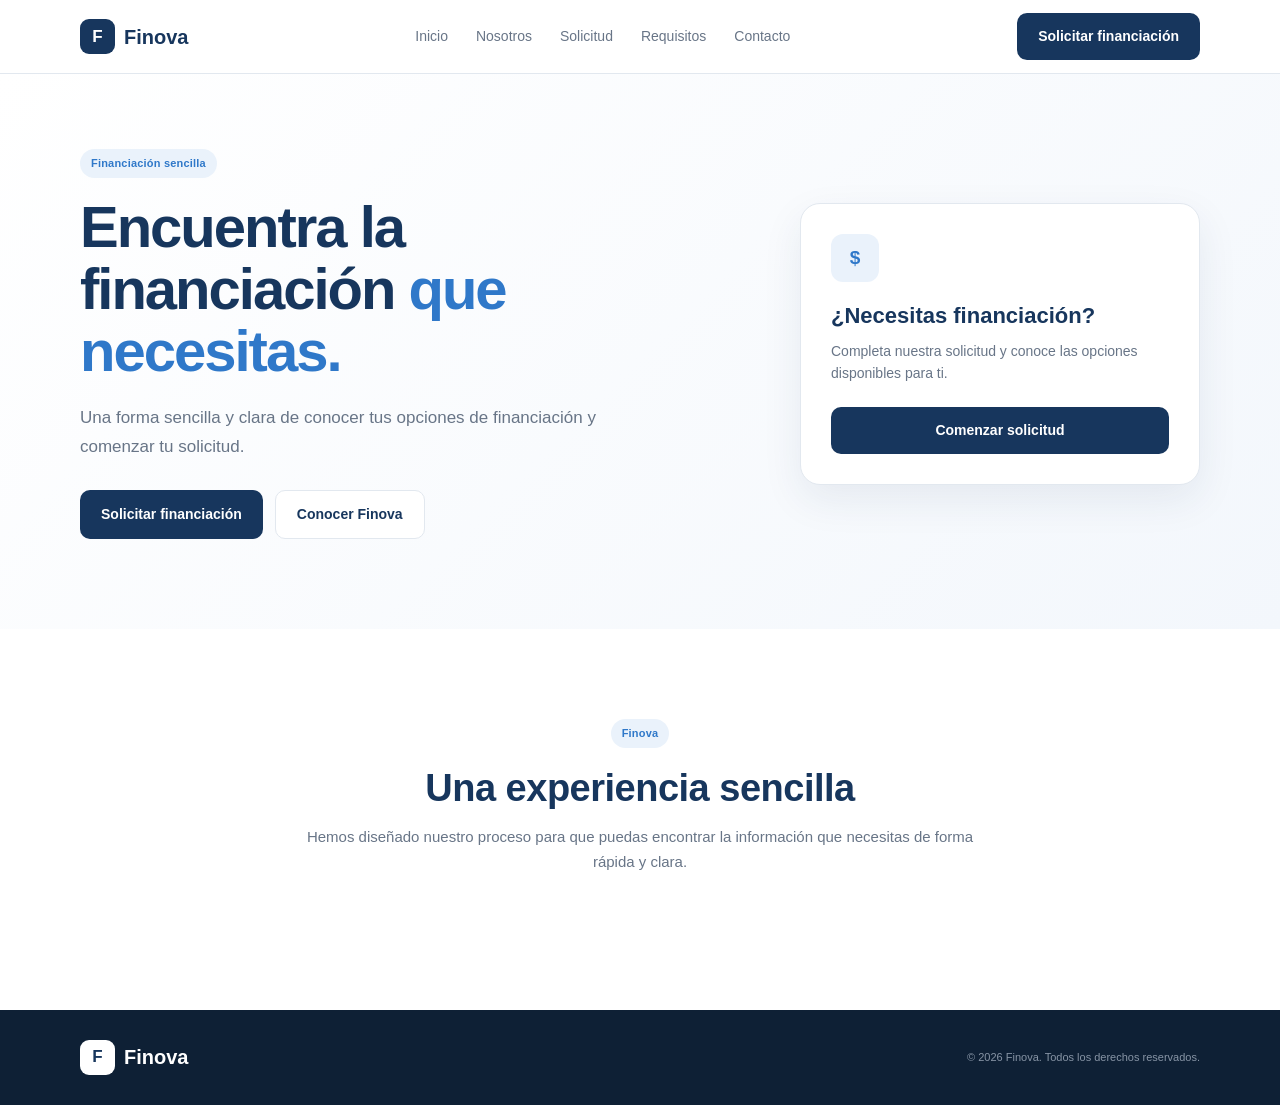
==== index.html @ 96d29bba "Primer commit - proyecto de financiación" ====
<!DOCTYPE html>
<html lang="es">

<head>
    <meta charset="UTF-8">
    <meta name="viewport" content="width=device-width, initial-scale=1.0">

    <title>Finova | Inicio</title>

    <link rel="stylesheet" href="css/style.css">
</head>

<body>

    <!-- HEADER -->
    <header class="header">

        <div class="container nav">

            <a href="index.html" class="logo">
                <span class="logo-icon">F</span>
                Finova
            </a>

            <nav class="menu">

                <a href="index.html">
                    Inicio
                </a>

                <a href="nosotros.html">
                    Nosotros
                </a>

                <a href="solicitud.html">
                    Solicitud
                </a>

                <a href="requisitos.html">
                    Requisitos
                </a>

                <a href="contacto.html">
                    Contacto
                </a>

            </nav>

            <a href="solicitud.html" class="btn btn-primary">
                Solicitar financiación
            </a>

        </div>

    </header>


    <!-- CONTENIDO -->
    <main>

        <section class="hero">

            <div class="container hero-content">

                <div class="hero-text">

                    <span class="tag">
                        Financiación sencilla
                    </span>

                    <h1>
                        Encuentra la financiación
                        <span>que necesitas.</span>
                    </h1>

                    <p>
                        Una forma sencilla y clara de conocer
                        tus opciones de financiación y comenzar
                        tu solicitud.
                    </p>

                    <div class="hero-buttons">

                        <a
                            href="solicitud.html"
                            class="btn btn-primary"
                        >
                            Solicitar financiación
                        </a>

                        <a
                            href="nosotros.html"
                            class="btn btn-secondary"
                        >
                            Conocer Finova
                        </a>

                    </div>

                </div>


                <div class="hero-card">

                    <div class="hero-card-icon">
                        $
                    </div>

                    <h2>
                        ¿Necesitas financiación?
                    </h2>

                    <p>
                        Completa nuestra solicitud y conoce
                        las opciones disponibles para ti.
                    </p>

                    <a
                        href="solicitud.html"
                        class="btn btn-primary btn-full"
                    >
                        Comenzar solicitud
                    </a>

                </div>

            </div>

        </section>


        <section class="intro">

            <div class="container">

                <div class="section-title">

                    <span class="tag">
                        Finova
                    </span>

                    <h2>
                        Una experiencia sencilla
                    </h2>

                    <p>
                        Hemos diseñado nuestro proceso para que
                        puedas encontrar la información que necesitas
                        de forma rápida y clara.
                    </p>

                </div>

            </div>

        </section>

    </main>


    <!-- FOOTER -->
    <footer>

        <div class="container footer-content">

            <div class="logo footer-logo">

                <span class="logo-icon">
                    F
                </span>

                Finova

            </div>

            <p>
                © 2026 Finova. Todos los derechos reservados.
            </p>

        </div>

    </footer>


    <script src="js/app.js"></script>

</body>

</html>
---- css/style.css ----
/* =========================================================
   FINOVA
   STYLE.CSS
========================================================= */


/* =========================================================
   VARIABLES
========================================================= */

:root {

    --primary: #17365d;
    --primary-dark: #102b4a;
    --primary-light: #245487;

    --accent: #2f78c9;
    --accent-light: #eaf2fb;

    --background: #f6f8fb;

    --white: #ffffff;

    --text: #172333;
    --muted: #687587;
    --light-text: #929ca8;

    --border: #e2e8ef;

    --success: #27a66f;

    --danger: #d9534f;

    --radius: 14px;

    --shadow:
        0 15px 40px rgba(23, 54, 93, 0.08);

    --shadow-small:
        0 6px 20px rgba(23, 54, 93, 0.06);
}


/* =========================================================
   RESET
========================================================= */

* {
    margin: 0;
    padding: 0;
    box-sizing: border-box;
}

html {
    scroll-behavior: smooth;
}

body {

    font-family:
        Arial,
        Helvetica,
        sans-serif;

    color: var(--text);

    background: var(--white);

    line-height: 1.5;

    -webkit-font-smoothing: antialiased;
}

a {
    text-decoration: none;
    color: inherit;
}

button,
input,
select,
textarea {
    font: inherit;
}

button {
    cursor: pointer;
}

img {
    max-width: 100%;
    display: block;
}


/* =========================================================
   CONTAINER
========================================================= */

.container {

    width: min(
        1120px,
        calc(100% - 40px)
    );

    margin: 0 auto;
}


/* =========================================================
   SECTIONS
========================================================= */

section {
    padding: 90px 0;
}


/* =========================================================
   BUTTONS
========================================================= */

.btn {

    display: inline-flex;

    align-items: center;

    justify-content: center;

    padding: 13px 21px;

    border-radius: 10px;

    font-size: 14px;

    font-weight: 700;

    border: none;

    transition:
        background .2s ease,
        transform .2s ease,
        box-shadow .2s ease;

    cursor: pointer;
}


/* Primary */

.btn-primary {

    background: var(--primary);

    color: var(--white);
}

.btn-primary:hover {

    background: var(--primary-light);

    transform: translateY(-1px);

    box-shadow:
        0 7px 18px
        rgba(23, 54, 93, .16);
}


/* Secondary */

.btn-secondary {

    background: var(--white);

    color: var(--primary);

    border: 1px solid var(--border);
}

.btn-secondary:hover {

    border-color: var(--primary);

    background: #fafbfd;
}


/* Full width */

.btn-full {
    width: 100%;
}


/* =========================================================
   HEADER
========================================================= */

.header {

    height: 74px;

    background: var(--white);

    border-bottom:
        1px solid var(--border);

    position: sticky;

    top: 0;

    z-index: 1000;
}


.nav {

    height: 100%;

    display: flex;

    align-items: center;

    justify-content: space-between;

    gap: 30px;
}


/* =========================================================
   LOGO
========================================================= */

.logo {

    display: flex;

    align-items: center;

    gap: 9px;

    color: var(--primary);

    font-size: 20px;

    font-weight: 800;

    white-space: nowrap;
}


.logo-icon {

    width: 35px;

    height: 35px;

    display: grid;

    place-items: center;

    border-radius: 9px;

    background: var(--primary);

    color: var(--white);

    font-size: 17px;

    font-weight: 800;
}


/* =========================================================
   MENU
========================================================= */

.menu {

    display: flex;

    align-items: center;

    justify-content: center;

    gap: 28px;

    font-size: 14px;

    color: var(--muted);
}


.menu a {

    position: relative;

    transition: color .2s ease;
}


.menu a:hover {

    color: var(--primary);
}


/* Página activa */

.menu a.active {

    color: var(--primary);

    font-weight: 700;
}


.menu a.active::after {

    content: "";

    position: absolute;

    left: 0;

    right: 0;

    bottom: -9px;

    height: 2px;

    background: var(--accent);

    border-radius: 5px;
}


/* =========================================================
   TAGS
========================================================= */

.tag {

    display: inline-block;

    padding: 6px 11px;

    border-radius: 50px;

    background: var(--accent-light);

    color: var(--accent);

    font-size: 11px;

    font-weight: 800;

    letter-spacing: .2px;

    margin-bottom: 18px;
}


/* =========================================================
   SECTION TITLE
========================================================= */

.section-title {

    max-width: 680px;

    margin: 0 auto 45px;

    text-align: center;
}


.section-title h1,
.section-title h2 {

    color: var(--primary);

    font-size: 38px;

    line-height: 1.2;

    letter-spacing: -.5px;

    margin-bottom: 12px;
}


.section-title p {

    color: var(--muted);

    font-size: 15px;

    line-height: 1.7;
}


/* =========================================================
   HERO - HOME
========================================================= */

.hero {

    padding:
        75px 0
        90px;

    background:
        linear-gradient(
            135deg,
            #ffffff 0%,
            #f3f7fc 100%
        );
}


.hero-content {

    display: grid;

    grid-template-columns:
        1fr 400px;

    gap: 75px;

    align-items: center;
}


.hero-text {

    max-width: 650px;
}


.hero h1 {

    color: var(--primary);

    font-size:
        clamp(
            40px,
            5vw,
            58px
        );

    line-height: 1.07;

    letter-spacing: -2px;

    margin-bottom: 22px;
}


.hero h1 span {

    color: var(--accent);
}


.hero-text > p {

    max-width: 580px;

    color: var(--muted);

    font-size: 17px;

    line-height: 1.7;

    margin-bottom: 29px;
}


.hero-buttons {

    display: flex;

    gap: 12px;
}


/* =========================================================
   HERO CARD
========================================================= */

.hero-card {

    background: var(--white);

    border:
        1px solid var(--border);

    border-radius: 20px;

    padding: 30px;

    box-shadow: var(--shadow);
}


.hero-card-icon {

    width: 48px;

    height: 48px;

    display: grid;

    place-items: center;

    background: var(--accent-light);

    color: var(--accent);

    border-radius: 12px;

    font-size: 19px;

    font-weight: 800;

    margin-bottom: 20px;
}


.hero-card h2 {

    color: var(--primary);

    font-size: 22px;

    line-height: 1.25;

    margin-bottom: 10px;
}


.hero-card p {

    color: var(--muted);

    font-size: 14px;

    line-height: 1.6;

    margin-bottom: 23px;
}


/* =========================================================
   INTRO
========================================================= */

.intro {

    background: var(--white);
}


/* =========================================================
   PAGE HERO
   Páginas internas
========================================================= */

.page-hero {

    padding: 65px 0;

    background:
        linear-gradient(
            135deg,
            #f5f8fc,
            #ffffff
        );

    border-bottom:
        1px solid var(--border);
}


.page-hero h1 {

    color: var(--primary);

    font-size: 46px;

    line-height: 1.15;

    letter-spacing: -.8px;

    margin-bottom: 12px;
}


.page-hero p {

    max-width: 650px;

    color: var(--muted);

    font-size: 16px;

    line-height: 1.7;
}


/* =========================================================
   NOSOTROS
========================================================= */

.about {

    background: var(--white);
}


.about-content {

    display: grid;

    grid-template-columns:
        1.4fr
        .8fr;

    gap: 70px;

    align-items: center;
}


.about-text h2 {

    color: var(--primary);

    font-size: 36px;

    line-height: 1.2;

    margin-bottom: 18px;
}


.about-text p {

    color: var(--muted);

    font-size: 15px;

    line-height: 1.7;

    margin-bottom: 12px;
}


.about-card {

    padding: 35px;

    background: var(--background);

    border:
        1px solid var(--border);

    border-radius: var(--radius);
}


.about-icon {

    width: 46px;

    height: 46px;

    display: grid;

    place-items: center;

    background: #e7f6ef;

    color: var(--success);

    border-radius: 12px;

    margin-bottom: 20px;

    font-weight: 800;
}


.about-card h3 {

    color: var(--primary);

    font-size: 18px;

    margin-bottom: 8px;
}


.about-card p {

    color: var(--muted);

    font-size: 14px;

    line-height: 1.6;
}


/* =========================================================
   APPLICATION
   SOLICITUD
========================================================= */

.application {

    background: var(--background);
}


/* Contenedor principal del formulario */

.application-form {

    max-width: 900px;

    margin: 0 auto;

    background: var(--white);

    border:
        1px solid var(--border);

    border-radius: 20px;

    padding: 35px;

    box-shadow: var(--shadow);
}


/* =========================================================
   FORM SECTION
========================================================= */

.form-section {

    padding-bottom: 30px;

    margin-bottom: 30px;

    border-bottom:
        1px solid var(--border);
}


.form-section:last-of-type {

    margin-bottom: 20px;

    padding-bottom: 0;

    border-bottom: none;
}


/* =========================================================
   FORM SECTION TITLE
========================================================= */

.form-section-title {

    display: flex;

    align-items: flex-start;

    gap: 14px;

    margin-bottom: 25px;
}


.form-number {

    min-width: 38px;

    height: 38px;

    display: grid;

    place-items: center;

    background: var(--accent-light);

    color: var(--accent);

    border-radius: 10px;

    font-size: 12px;

    font-weight: 800;
}


.form-section-title h2 {

    color: var(--primary);

    font-size: 19px;

    line-height: 1.3;

    margin-bottom: 3px;
}


.form-section-title p {

    color: var(--muted);

    font-size: 12px;

    line-height: 1.5;
}


/* =========================================================
   FORM GRID
========================================================= */

.form-grid {

    display: grid;

    grid-template-columns:
        1fr
        1fr;

    gap: 20px;
}


/* =========================================================
   INPUT GROUP
========================================================= */

.input-group {

    display: flex;

    flex-direction: column;

    gap: 7px;
}


.input-group label {

    color: var(--text);

    font-size: 13px;

    font-weight: 600;
}


.input-group input,
.input-group select,
.input-group textarea {

    width: 100%;

    padding: 12px 13px;

    background: var(--white);

    color: var(--text);

    border:
        1px solid var(--border);

    border-radius: 9px;

    outline: none;

    transition:
        border-color .2s ease,
        box-shadow .2s ease;
}


.input-group input::placeholder,
.input-group textarea::placeholder {

    color: #a1aab5;
}


.input-group input:focus,
.input-group select:focus,
.input-group textarea:focus {

    border-color: var(--accent);

    box-shadow:
        0 0 0 3px
        rgba(47, 120, 201, .08);
}


.input-group textarea {

    min-height: 120px;

    resize: vertical;
}


/* =========================================================
   FORM FOOTER
========================================================= */

.form-footer {

    display: flex;

    align-items: center;

    justify-content: space-between;

    gap: 25px;
}


/* =========================================================
   CHECKBOX
========================================================= */

.checkbox {

    display: flex;

    align-items: flex-start;

    gap: 9px;

    max-width: 560px;

    color: var(--muted);

    font-size: 12px;

    line-height: 1.5;

    cursor: pointer;
}


.checkbox input {

    margin-top: 3px;

    accent-color: var(--accent);

    cursor: pointer;
}


/* =========================================================
   FORM MESSAGE
========================================================= */

.form-message {

    margin-top: 15px;

    text-align: center;

    color: var(--success);

    font-size: 13px;

    font-weight: 600;
}


/* =========================================================
   REQUIREMENTS
========================================================= */

.requirements {

    background: var(--white);
}


.requirements-grid {

    display: grid;

    grid-template-columns:
        repeat(4, 1fr);

    gap: 20px;
}


.requirement {

    padding: 25px;

    background: var(--white);

    border:
        1px solid var(--border);

    border-radius: 16px;

    transition:
        transform .2s ease,
        box-shadow .2s ease;
}


.requirement:hover {

    transform: translateY(-3px);

    box-shadow: var(--shadow-small);
}


.requirement-number {

    color: var(--accent);

    font-size: 12px;

    font-weight: 800;
}


.requirement h3 {

    color: var(--primary);

    font-size: 17px;

    line-height: 1.3;

    margin:
        15px 0
        8px;
}


.requirement p {

    color: var(--muted);

    font-size: 13px;

    line-height: 1.6;
}


/* =========================================================
   CONTACT
========================================================= */

.contact {

    background: var(--background);
}


.contact-layout {

    display: grid;

    grid-template-columns:
        1fr
        380px;

    gap: 60px;

    align-items: start;
}


.contact-info h2 {

    color: var(--primary);

    font-size: 34px;

    line-height: 1.2;

    margin-bottom: 12px;
}


.contact-info > p {

    max-width: 550px;

    color: var(--muted);

    font-size: 14px;

    line-height: 1.7;

    margin-bottom: 30px;
}


.contact-item {

    margin-bottom: 22px;
}


.contact-item strong {

    display: block;

    color: var(--primary);

    font-size: 13px;

    margin-bottom: 4px;
}


.contact-item span {

    color: var(--muted);

    font-size: 14px;

    line-height: 1.6;
}


/* =========================================================
   CONTACT CARD
========================================================= */

.contact-card {

    padding: 30px;

    background: var(--white);

    border:
        1px solid var(--border);

    border-radius: 16px;

    box-shadow: var(--shadow-small);
}


.contact-card h3 {

    color: var(--primary);

    font-size: 19px;

    line-height: 1.3;

    margin-bottom: 8px;
}


.contact-card p {

    color: var(--muted);

    font-size: 13px;

    line-height: 1.6;

    margin-bottom: 22px;
}


/* =========================================================
   FOOTER
========================================================= */

footer {

    background: #0e2035;

    color: var(--white);

    padding: 30px 0;
}


.footer-content {

    display: flex;

    align-items: center;

    justify-content: space-between;

    gap: 25px;
}


.footer-logo {

    color: var(--white);
}


.footer-logo .logo-icon {

    background: var(--white);

    color: var(--primary);
}


.footer-content p {

    color: #8794a5;

    font-size: 11px;
}


/* =========================================================
   RESPONSIVE
   TABLET
========================================================= */

@media (max-width: 1000px) {

    .menu {

        gap: 18px;

    }

    .hero-content {

        grid-template-columns:
            1fr
            380px;

        gap: 40px;
    }

    .requirements-grid {

        grid-template-columns:
            1fr
            1fr;
    }

}


/* =========================================================
   RESPONSIVE
   TABLET PEQUEÑO
========================================================= */

@media (max-width: 850px) {

    .header {

        height: auto;

        min-height: 70px;
    }


    .nav {

        padding: 12px 0;

        flex-wrap: wrap;
    }


    .menu {

        order: 3;

        width: 100%;

        justify-content: center;

        padding-top: 5px;

        padding-bottom: 5px;
    }


    .hero-content {

        grid-template-columns:
            1fr;
    }


    .hero-card {

        max-width: 500px;

        width: 100%;

        margin: 0 auto;
    }


    .about-content {

        grid-template-columns:
            1fr;
    }


    .contact-layout {

        grid-template-columns:
            1fr;
    }

}


/* =========================================================
   RESPONSIVE
   MÓVIL
========================================================= */

@media (max-width: 600px) {

    .container {

        width:
            calc(100% - 28px);
    }


    section {

        padding: 60px 0;
    }


    /* HEADER */

    .header {

        position: relative;
    }


    .nav {

        gap: 12px;
    }


    .logo {

        font-size: 18px;
    }


    .logo-icon {

        width: 32px;

        height: 32px;
    }


    .nav > .btn {

        display: none;
    }


    .menu {

        gap: 16px;

        overflow-x: auto;

        justify-content: flex-start;

        font-size: 12px;

        white-space: nowrap;

        padding-bottom: 8px;
    }


    .menu a.active::after {

        bottom: -6px;
    }


    /* HERO */

    .hero {

        padding:
            50px 0
            65px;
    }


    .hero h1 {

        font-size: 40px;

        letter-spacing: -1.5px;
    }


    .hero-text > p {

        font-size: 15px;
    }


    .hero-buttons {

        flex-direction: column;
    }


    .hero-buttons .btn {

        width: 100%;
    }


    /* PAGE HERO */

    .page-hero {

        padding: 50px 0;
    }


    .page-hero h1 {

        font-size: 36px;
    }


    .page-hero p {

        font-size: 14px;
    }


    /* SECTION TITLES */

    .section-title h1,
    .section-title h2 {

        font-size: 29px;
    }


    /* ABOUT */

    .about-text h2 {

        font-size: 30px;
    }


    /* FORM */

    .application-form {

        padding: 22px;

        border-radius: 15px;
    }


    .form-grid {

        grid-template-columns:
            1fr;
    }


    .form-section-title {

        gap: 11px;
    }


    .form-section-title h2 {

        font-size: 17px;
    }


    .form-footer {

        flex-direction: column;

        align-items: stretch;
    }


    .form-footer .btn {

        width: 100%;
    }


    /* REQUIREMENTS */

    .requirements-grid {

        grid-template-columns:
            1fr;
    }


    /* CONTACT */

    .contact-info h2 {

        font-size: 29px;
    }


    .contact-card {

        padding: 24px;
    }


    /* FOOTER */

    .footer-content {

        flex-direction: column;

        align-items: flex-start;
    }

}


/* =========================================================
   SMALL MOBILE
========================================================= */

@media (max-width: 400px) {

    .menu {

        gap: 13px;

        font-size: 11px;
    }


    .hero h1 {

        font-size: 35px;
    }


    .application-form {

        padding: 18px;
    }

}

/* =========================================================
   SOLICITUD - DISEÑO MEJORADO
========================================================= */


/* =========================================================
   ENCABEZADO DE SOLICITUD
========================================================= */

.application-header {

    padding:
        55px 0
        45px;

    background:
        linear-gradient(
            135deg,
            #f5f8fc,
            #ffffff
        );

    border-bottom:
        1px solid var(--border);
}


.application-heading {

    display: flex;

    align-items: flex-end;

    justify-content: space-between;

    gap: 30px;
}


.application-heading h1 {

    color: var(--primary);

    font-size:
        clamp(
            34px,
            4vw,
            46px
        );

    line-height: 1.15;

    letter-spacing: -1px;

    margin-bottom: 10px;
}


.application-heading p {

    color: var(--muted);

    font-size: 15px;

    max-width: 600px;
}


/* Estado */

.application-status {

    display: flex;

    align-items: center;

    gap: 8px;

    padding:
        9px 13px;

    background: var(--white);

    border:
        1px solid var(--border);

    border-radius: 50px;

    color: var(--muted);

    font-size: 12px;

    white-space: nowrap;
}


.status-dot {

    width: 8px;

    height: 8px;

    border-radius: 50%;

    background: var(--success);

    box-shadow:
        0 0 0 4px
        rgba(39, 166, 111, .10);
}


/* =========================================================
   ESTRUCTURA FORMULARIO + SIDEBAR
========================================================= */

.application-layout {

    display: grid;

    grid-template-columns:
        minmax(0, 1fr)
        280px;

    gap: 25px;

    align-items: start;
}


/* =========================================================
   FORMULARIO
========================================================= */

.application-form {

    max-width: none;

    margin: 0;

    padding: 38px;

    background: var(--white);

    border:
        1px solid var(--border);

    border-radius: 20px;

    box-shadow:
        0 15px 45px
        rgba(23, 54, 93, .07);
}


/* =========================================================
   TÍTULOS DE LAS SECCIONES
========================================================= */

.form-section-title {

    margin-bottom: 28px;
}


.form-number {

    position: relative;

    flex-shrink: 0;

    width: 40px;

    min-width: 40px;

    height: 40px;

    background: var(--accent-light);

    color: var(--accent);

    border-radius: 11px;

    font-size: 11px;

    letter-spacing: .3px;
}


.form-section-title h2 {

    font-size: 18px;

    color: var(--primary);

    margin-bottom: 4px;
}


.form-section-title p {

    font-size: 12px;

    color: var(--muted);
}


/* =========================================================
   CAMPOS
========================================================= */

.input-group {

    gap: 8px;
}


.input-group label {

    font-size: 12px;

    color: #344255;

    font-weight: 700;
}


.input-group input,
.input-group select,
.input-group textarea {

    min-height: 45px;

    border-color:
        #dce3eb;

    background:
        #fcfdfe;

    font-size: 13px;

    transition:
        .2s ease;
}


.input-group input:hover,
.input-group select:hover,
.input-group textarea:hover {

    border-color:
        #c8d2de;
}


.input-group input:focus,
.input-group select:focus,
.input-group textarea:focus {

    background: var(--white);

    border-color:
        var(--accent);

    box-shadow:
        0 0 0 4px
        rgba(47, 120, 201, .08);
}


/* =========================================================
   CAMPO DINERO
========================================================= */

.input-money {

    position: relative;

    display: flex;

    align-items: center;
}


.input-money span {

    position: absolute;

    left: 14px;

    color: var(--muted);

    font-size: 13px;

    pointer-events: none;
}


.input-money input {

    padding-left: 30px;
}


/* Quitar flechas del input number */

.input-money input::-webkit-outer-spin-button,
.input-money input::-webkit-inner-spin-button {

    -webkit-appearance: none;

    margin: 0;
}


.input-money input[type="number"] {
    appearance: textfield;
    -moz-appearance: textfield;
}

/* =========================================================
   AYUDA DEL CAMPO
========================================================= */

.input-help {

    color: var(--light-text);

    font-size: 11px;

    line-height: 1.5;
}


/* =========================================================
   CONFIRMACIÓN
========================================================= */

.form-confirmation {

    padding:
        17px 18px;

    background:
        #f8fafc;

    border:
        1px solid var(--border);

    border-radius: 11px;

    margin-bottom: 25px;
}


.form-confirmation .checkbox {

    max-width: none;

    font-size: 11px;
}


/* =========================================================
   ÁREA DE ENVÍO
========================================================= */

.form-submit {

    display: flex;

    align-items: center;

    justify-content: space-between;

    gap: 20px;

    padding-top: 3px;
}


.form-submit > div {

    display: flex;

    flex-direction: column;

    gap: 3px;
}


.form-submit strong {

    color: var(--primary);

    font-size: 13px;
}


.form-submit span {

    color: var(--muted);

    font-size: 11px;
}


.submit-button {

    min-width: 190px;

    min-height: 48px;

    gap: 12px;
}


.button-arrow {

    color: white !important;

    font-size: 17px !important;

    line-height: 1;
}


/* =========================================================
   SIDEBAR
========================================================= */

.application-sidebar {

    display: flex;

    flex-direction: column;

    gap: 15px;
}


.sidebar-card {

    padding: 24px;

    background: var(--white);

    border:
        1px solid var(--border);

    border-radius: 16px;

    box-shadow:
        var(--shadow-small);
}


.sidebar-icon {

    width: 38px;

    height: 38px;

    display: grid;

    place-items: center;

    margin-bottom: 15px;

    border-radius: 10px;

    background: var(--accent-light);

    color: var(--accent);

    font-size: 14px;

    font-weight: 800;
}


.sidebar-card h3 {

    color: var(--primary);

    font-size: 15px;

    margin-bottom: 8px;
}


.sidebar-card p {

    color: var(--muted);

    font-size: 12px;

    line-height: 1.65;
}


/* =========================================================
   LINK SIDEBAR
========================================================= */

.sidebar-link {

    display: flex;

    align-items: center;

    justify-content: space-between;

    margin-top: 17px;

    padding-top: 15px;

    border-top:
        1px solid var(--border);

    color: var(--accent);

    font-size: 12px;

    font-weight: 700;
}


.sidebar-link span {

    color: var(--accent);

    font-size: 16px;
}


/* =========================================================
   SEGURIDAD
========================================================= */

.sidebar-security {

    display: flex;

    gap: 12px;

    padding: 17px;

    background:
        #eef8f3;

    border:
        1px solid #dcefe5;

    border-radius: 14px;
}


.security-icon {

    font-size: 15px;
}


.sidebar-security strong {

    display: block;

    color: #247252;

    font-size: 11px;

    margin-bottom: 4px;
}


.sidebar-security p {

    color: #5b806e;

    font-size: 10px;

    line-height: 1.5;
}


/* =========================================================
   RESPONSIVE - TABLET
========================================================= */

@media (max-width: 900px) {

    .application-layout {

        grid-template-columns: 1fr;
    }


    .application-sidebar {

        display: grid;

        grid-template-columns:
            1fr
            1fr;
    }


    .sidebar-security {

        grid-column:
            1 / -1;
    }

}


/* =========================================================
   RESPONSIVE - MÓVIL
========================================================= */

@media (max-width: 600px) {

    .application-header {

        padding:
            45px 0
            35px;
    }


    .application-heading {

        flex-direction: column;

        align-items: flex-start;

        gap: 18px;
    }


    .application-heading h1 {

        font-size: 34px;
    }


    .application-status {

        font-size: 11px;
    }


    .application {

        padding-top: 35px;
    }


    .application-form {

        padding: 22px;

        border-radius: 16px;
    }


    .form-section {

        padding-bottom: 25px;

        margin-bottom: 25px;
    }


    .form-section-title {

        gap: 10px;
    }


    .form-section-title h2 {

        font-size: 17px;
    }


    .form-section-title p {

        font-size: 11px;
    }


    .form-grid {

        grid-template-columns: 1fr;

        gap: 17px;
    }


    .form-submit {

        flex-direction: column;

        align-items: stretch;
    }


    .submit-button {

        width: 100%;
    }


    .application-sidebar {

        display: flex;
    }

}

/* =========================================================
   VALIDACIÓN DEL FORMULARIO
========================================================= */

.input-error-field {

    border-color: var(--danger) !important;

    background: #fffafa !important;

    box-shadow:
        0 0 0 3px
        rgba(217, 83, 79, .08) !important;
}


.input-error {

    display: block;

    margin-top: 2px;

    color: var(--danger);

    font-size: 11px;

    line-height: 1.4;
}


/* =========================================================
   MENSAJE DE ÉXITO
========================================================= */

.success-message {

    padding: 13px 16px;

    background: #eef8f3;

    border:
        1px solid #d6ede1;

    border-radius: 10px;

    color: #247252;

    font-size: 13px;

    font-weight: 600;

    text-align: center;
}
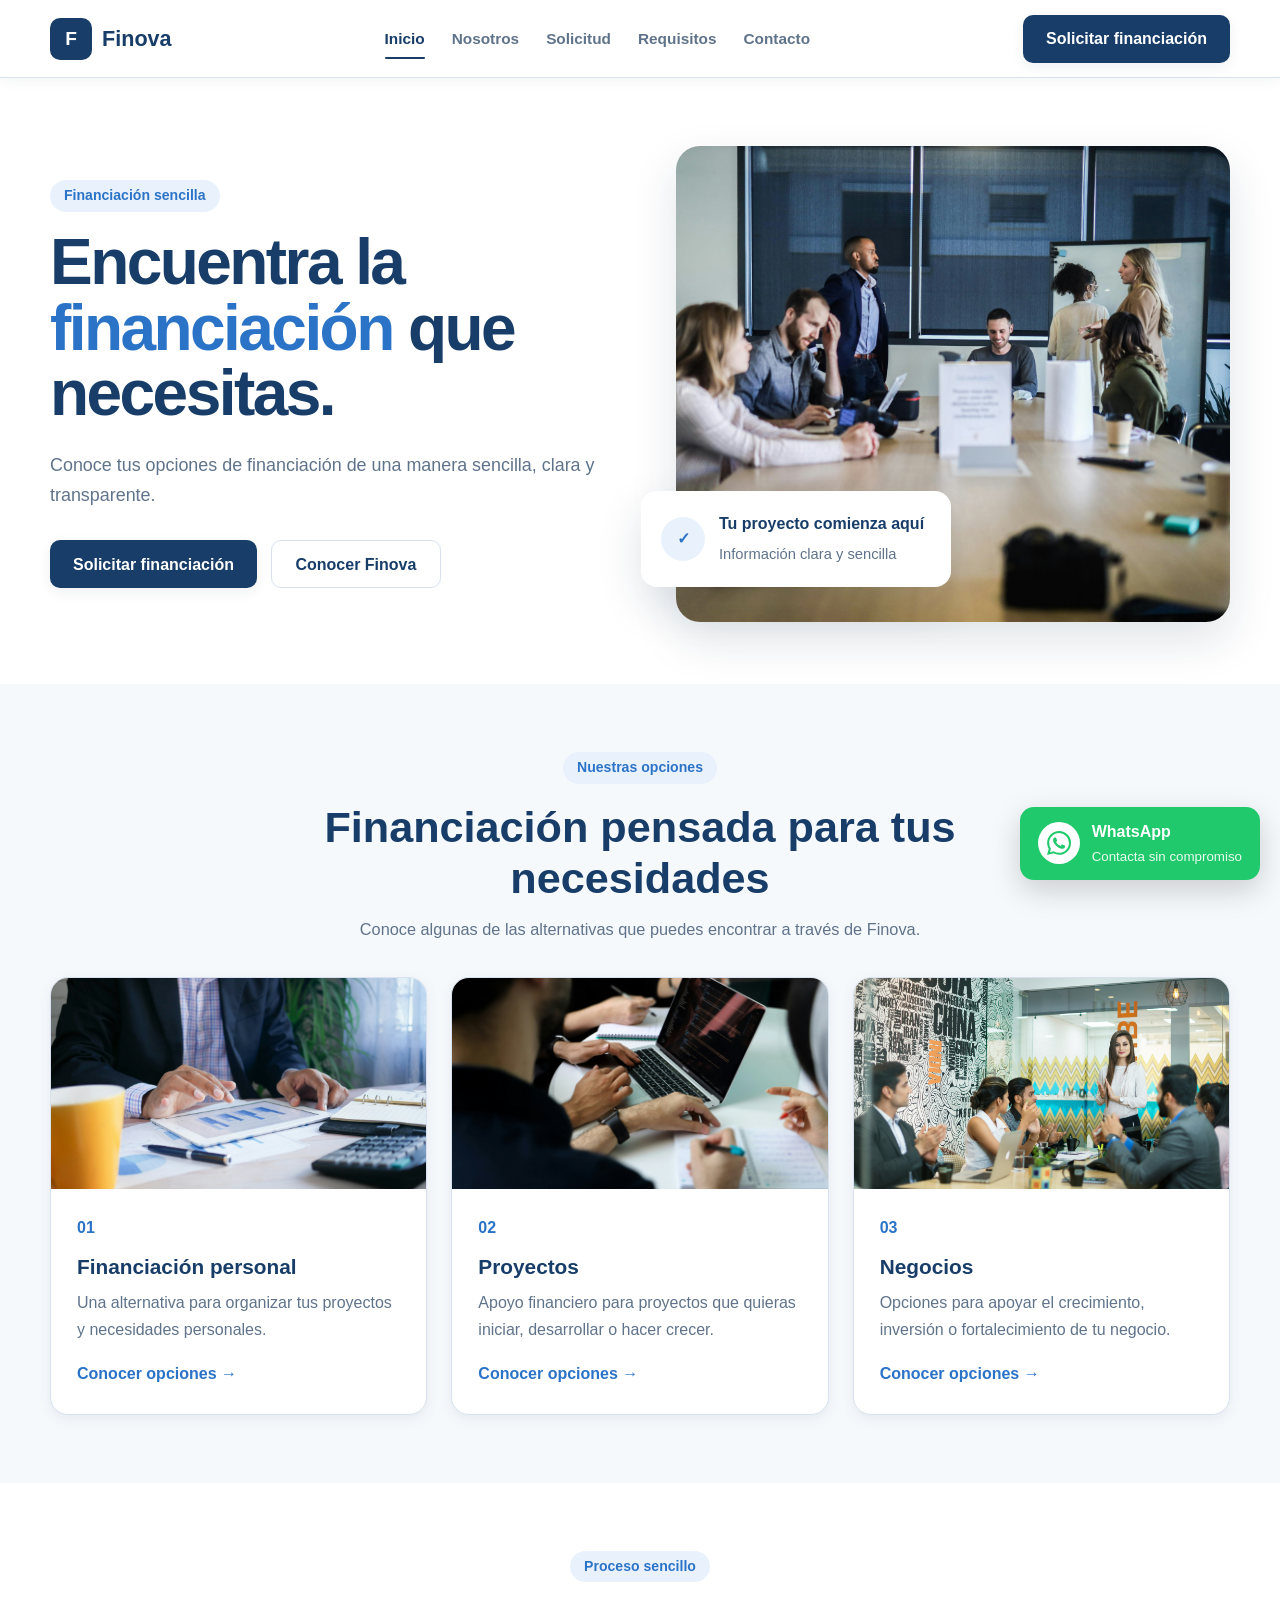
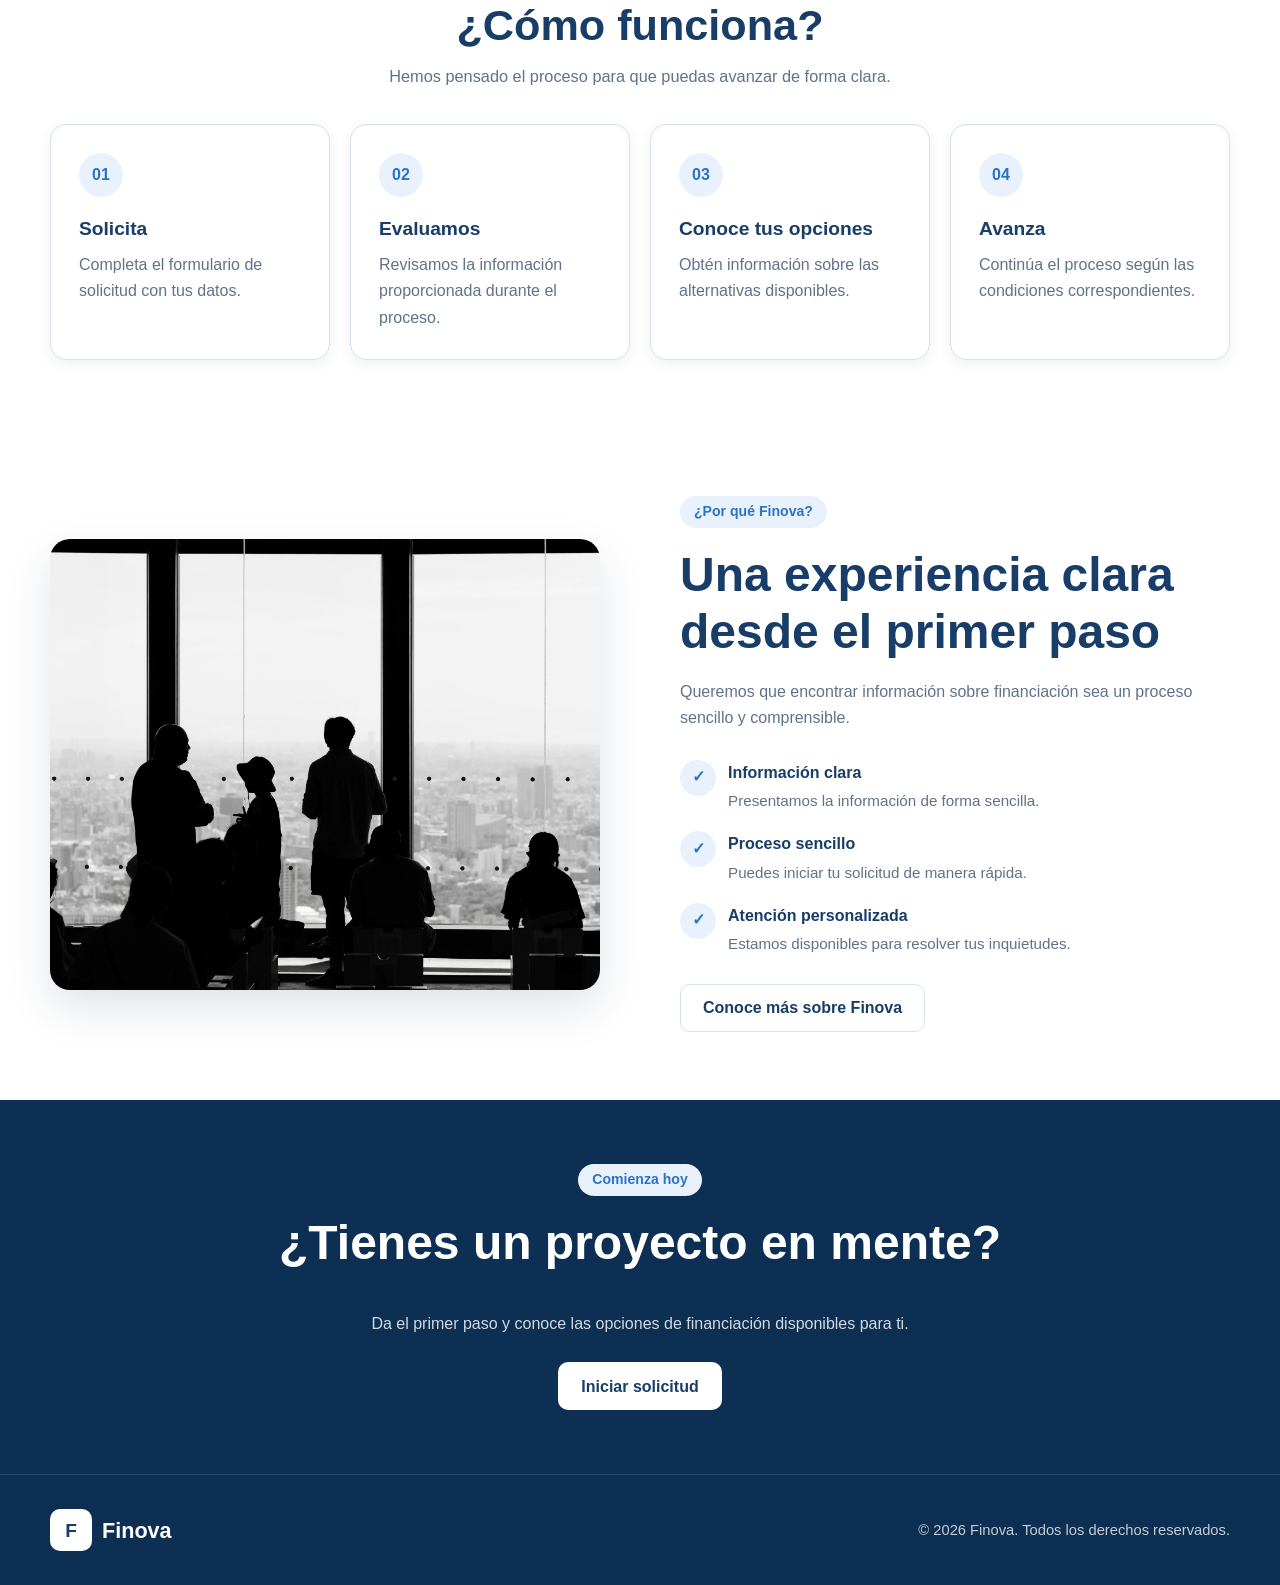
==== commit 457df815: "Primer commit del proyecto Finova" ====
--- a/index.html
+++ b/index.html
@@ -2,29 +2,76 @@
 <html lang="es">
 
 <head>
+
+    <!-- =====================================================
+         CONFIGURACIÓN BÁSICA DEL DOCUMENTO
+    ====================================================== -->
+
     <meta charset="UTF-8">
-    <meta name="viewport" content="width=device-width, initial-scale=1.0">
-
-    <title>Finova | Inicio</title>
-
-    <link rel="stylesheet" href="css/style.css">
+
+    <meta
+        name="viewport"
+        content="width=device-width, initial-scale=1.0"
+    >
+
+    <title>Finova | Financiación sencilla</title>
+
+
+    <!-- =====================================================
+         HOJA DE ESTILOS PRINCIPAL
+    ====================================================== -->
+
+    <link
+        rel="stylesheet"
+        href="css/style.css"
+    >
+
 </head>
 
+
 <body>
 
-    <!-- HEADER -->
+
+    <!-- =====================================================
+         HEADER / NAVEGACIÓN PRINCIPAL
+    ====================================================== -->
+
     <header class="header">
 
         <div class="container nav">
 
-            <a href="index.html" class="logo">
-                <span class="logo-icon">F</span>
+
+            <!-- =================================================
+                 LOGOTIPO
+            ================================================== -->
+
+            <a
+                href="index.html"
+                class="logo"
+            >
+
+                <span class="logo-icon">
+                    F
+                </span>
+
                 Finova
+
             </a>
 
+
+
+            <!-- =================================================
+                 MENÚ PRINCIPAL DE NAVEGACIÓN
+            ================================================== -->
+
             <nav class="menu">
 
-                <a href="index.html">
+                <!-- PÁGINA ACTUAL -->
+
+                <a
+                    href="index.html"
+                    class="active"
+                >
                     Inicio
                 </a>
 
@@ -46,7 +93,16 @@
 
             </nav>
 
-            <a href="solicitud.html" class="btn btn-primary">
+
+
+            <!-- =================================================
+                 BOTÓN PRINCIPAL DEL HEADER
+            ================================================== -->
+
+            <a
+                href="solicitud.html"
+                class="btn btn-primary"
+            >
                 Solicitar financiación
             </a>
 
@@ -55,113 +111,661 @@
     </header>
 
 
-    <!-- CONTENIDO -->
+
+    <!-- =====================================================
+         CONTENIDO PRINCIPAL
+    ====================================================== -->
+
     <main>
 
+
+        <!-- =================================================
+             HERO / PRESENTACIÓN PRINCIPAL
+        ================================================== -->
+
         <section class="hero">
 
-            <div class="container hero-content">
-
-                <div class="hero-text">
-
-                    <span class="tag">
-                        Financiación sencilla
-                    </span>
-
-                    <h1>
-                        Encuentra la financiación
-                        <span>que necesitas.</span>
-                    </h1>
-
-                    <p>
-                        Una forma sencilla y clara de conocer
-                        tus opciones de financiación y comenzar
-                        tu solicitud.
-                    </p>
-
-                    <div class="hero-buttons">
-
-                        <a
-                            href="solicitud.html"
-                            class="btn btn-primary"
-                        >
-                            Solicitar financiación
-                        </a>
-
-                        <a
-                            href="nosotros.html"
-                            class="btn btn-secondary"
-                        >
-                            Conocer Finova
-                        </a>
-
-                    </div>
-
-                </div>
-
-
-                <div class="hero-card">
-
-                    <div class="hero-card-icon">
-                        $
-                    </div>
-
-                    <h2>
-                        ¿Necesitas financiación?
-                    </h2>
-
-                    <p>
-                        Completa nuestra solicitud y conoce
-                        las opciones disponibles para ti.
-                    </p>
+
+            <!-- =================================================
+                 CONTENIDO DE TEXTO DEL HERO
+            ================================================== -->
+
+            <div class="hero-content">
+
+                <!-- ETIQUETA SUPERIOR -->
+
+                <span class="hero-badge">
+                    Financiación sencilla
+                </span>
+
+
+                <!-- TÍTULO PRINCIPAL -->
+
+                <h1>
+                    Encuentra la
+                    <span>financiación</span>
+                    que necesitas.
+                </h1>
+
+
+                <!-- DESCRIPCIÓN -->
+
+                <p>
+                    Conoce tus opciones de financiación de una manera
+                    sencilla, clara y transparente.
+                </p>
+
+
+                <!-- =================================================
+                     BOTONES PRINCIPALES DEL HERO
+                ================================================== -->
+
+                <div class="hero-buttons">
 
                     <a
                         href="solicitud.html"
-                        class="btn btn-primary btn-full"
+                        class="btn-primary"
                     >
-                        Comenzar solicitud
+                        Solicitar financiación
                     </a>
 
+                    <a
+                        href="nosotros.html"
+                        class="btn-secondary"
+                    >
+                        Conocer Finova
+                    </a>
+
                 </div>
 
             </div>
 
+
+
+            <!-- =================================================
+                 IMAGEN PRINCIPAL DEL HERO
+            ================================================== -->
+
+            <div class="hero-image">
+
+                <img
+                    src="img/financiacion.jpg"
+                    alt="Personas revisando opciones de financiación"
+                >
+
+
+                <!-- TARJETA SUPERPUESTA SOBRE LA IMAGEN -->
+
+                <div class="hero-image-card">
+
+                    <!-- ICONO -->
+
+                    <div class="card-icon">
+                        ✓
+                    </div>
+
+
+                    <!-- INFORMACIÓN DE LA TARJETA -->
+
+                    <div>
+
+                        <strong>
+                            Tu proyecto comienza aquí
+                        </strong>
+
+                        <span>
+                            Información clara y sencilla
+                        </span>
+
+                    </div>
+
+                </div>
+
+            </div>
+
         </section>
 
 
-        <section class="intro">
+
+        <!-- =================================================
+             SERVICIOS / OPCIONES DE FINANCIACIÓN
+        ================================================== -->
+
+        <section class="services">
 
             <div class="container">
 
+
+                <!-- =================================================
+                     ENCABEZADO DE LA SECCIÓN
+                ================================================== -->
+
                 <div class="section-title">
 
                     <span class="tag">
-                        Finova
+                        Nuestras opciones
                     </span>
 
                     <h2>
-                        Una experiencia sencilla
+                        Financiación pensada para tus necesidades
                     </h2>
 
                     <p>
-                        Hemos diseñado nuestro proceso para que
-                        puedas encontrar la información que necesitas
-                        de forma rápida y clara.
+                        Conoce algunas de las alternativas que
+                        puedes encontrar a través de Finova.
                     </p>
 
                 </div>
 
+
+
+                <!-- =================================================
+                     GRID DE SERVICIOS
+                ================================================== -->
+
+                <div class="services-grid">
+
+
+                    <!-- =================================================
+                         SERVICIO 01
+                         FINANCIACIÓN PERSONAL
+                    ================================================== -->
+
+                    <article class="service-card">
+
+
+                        <!-- IMAGEN -->
+
+                        <div class="service-image">
+
+                            <img
+                                src="img/financiacion-personal.jpg"
+                                alt="Financiación personal"
+                            >
+
+                        </div>
+
+
+                        <!-- CONTENIDO -->
+
+                        <div class="service-content">
+
+                            <span class="service-number">
+                                01
+                            </span>
+
+                            <h3>
+                                Financiación personal
+                            </h3>
+
+                            <p>
+                                Una alternativa para organizar
+                                tus proyectos y necesidades
+                                personales.
+                            </p>
+
+                            <a href="solicitud.html">
+                                Conocer opciones →
+                            </a>
+
+                        </div>
+
+                    </article>
+
+
+
+                    <!-- =================================================
+                         SERVICIO 02
+                         PROYECTOS
+                    ================================================== -->
+
+                    <article class="service-card">
+
+
+                        <!-- IMAGEN -->
+
+                        <div class="service-image">
+
+                            <img
+                                src="img/proyecto.jpg"
+                                alt="Financiación para proyectos"
+                            >
+
+                        </div>
+
+
+                        <!-- CONTENIDO -->
+
+                        <div class="service-content">
+
+                            <span class="service-number">
+                                02
+                            </span>
+
+                            <h3>
+                                Proyectos
+                            </h3>
+
+                            <p>
+                                Apoyo financiero para proyectos
+                                que quieras iniciar, desarrollar
+                                o hacer crecer.
+                            </p>
+
+                            <a href="solicitud.html">
+                                Conocer opciones →
+                            </a>
+
+                        </div>
+
+                    </article>
+
+
+
+                    <!-- =================================================
+                         SERVICIO 03
+                         NEGOCIOS
+                    ================================================== -->
+
+                    <article class="service-card">
+
+
+                        <!-- IMAGEN -->
+
+                        <div class="service-image">
+
+                            <img
+                                src="img/negocio.jpg"
+                                alt="Financiación para negocios"
+                            >
+
+                        </div>
+
+
+                        <!-- CONTENIDO -->
+
+                        <div class="service-content">
+
+                            <span class="service-number">
+                                03
+                            </span>
+
+                            <h3>
+                                Negocios
+                            </h3>
+
+                            <p>
+                                Opciones para apoyar el crecimiento,
+                                inversión o fortalecimiento de
+                                tu negocio.
+                            </p>
+
+                            <a href="solicitud.html">
+                                Conocer opciones →
+                            </a>
+
+                        </div>
+
+                    </article>
+
+
+                </div>
+
             </div>
 
         </section>
 
+
+
+        <!-- =================================================
+             PROCESO / ¿CÓMO FUNCIONA?
+        ================================================== -->
+
+        <section class="process">
+
+            <div class="container">
+
+
+                <!-- =================================================
+                     ENCABEZADO DE LA SECCIÓN
+                ================================================== -->
+
+                <div class="section-title">
+
+                    <span class="tag">
+                        Proceso sencillo
+                    </span>
+
+                    <h2>
+                        ¿Cómo funciona?
+                    </h2>
+
+                    <p>
+                        Hemos pensado el proceso para que
+                        puedas avanzar de forma clara.
+                    </p>
+
+                </div>
+
+
+
+                <!-- =================================================
+                     PASOS DEL PROCESO
+                ================================================== -->
+
+                <div class="process-grid">
+
+
+                    <!-- PASO 01 -->
+
+                    <div class="process-card">
+
+                        <span>
+                            01
+                        </span>
+
+                        <h3>
+                            Solicita
+                        </h3>
+
+                        <p>
+                            Completa el formulario de solicitud
+                            con tus datos.
+                        </p>
+
+                    </div>
+
+
+
+                    <!-- PASO 02 -->
+
+                    <div class="process-card">
+
+                        <span>
+                            02
+                        </span>
+
+                        <h3>
+                            Evaluamos
+                        </h3>
+
+                        <p>
+                            Revisamos la información proporcionada
+                            durante el proceso.
+                        </p>
+
+                    </div>
+
+
+
+                    <!-- PASO 03 -->
+
+                    <div class="process-card">
+
+                        <span>
+                            03
+                        </span>
+
+                        <h3>
+                            Conoce tus opciones
+                        </h3>
+
+                        <p>
+                            Obtén información sobre las alternativas
+                            disponibles.
+                        </p>
+
+                    </div>
+
+
+
+                    <!-- PASO 04 -->
+
+                    <div class="process-card">
+
+                        <span>
+                            04
+                        </span>
+
+                        <h3>
+                            Avanza
+                        </h3>
+
+                        <p>
+                            Continúa el proceso según las condiciones
+                            correspondientes.
+                        </p>
+
+                    </div>
+
+
+                </div>
+
+            </div>
+
+        </section>
+
+
+
+        <!-- =================================================
+             POR QUÉ FINOVA
+        ================================================== -->
+
+        <section class="about-home">
+
+            <div class="container about-home-content">
+
+
+                <!-- =================================================
+                     IMAGEN / LADO VISUAL
+                ================================================== -->
+
+                <div class="about-home-image">
+
+                    <img
+                        src="img/equipo-finova.jpg"
+                        alt="Personas conversando sobre financiación"
+                    >
+
+                </div>
+
+
+
+                <!-- =================================================
+                     CONTENIDO / INFORMACIÓN
+                ================================================== -->
+
+                <div class="about-home-text">
+
+
+                    <!-- ETIQUETA -->
+
+                    <span class="tag">
+                        ¿Por qué Finova?
+                    </span>
+
+
+                    <!-- TÍTULO -->
+
+                    <h2>
+                        Una experiencia clara desde el primer paso
+                    </h2>
+
+
+                    <!-- DESCRIPCIÓN -->
+
+                    <p>
+                        Queremos que encontrar información sobre
+                        financiación sea un proceso sencillo y
+                        comprensible.
+                    </p>
+
+
+
+                    <!-- =================================================
+                         BENEFICIOS DE FINOVA
+                    ================================================== -->
+
+                    <div class="benefits">
+
+
+                        <!-- BENEFICIO 01 -->
+
+                        <div class="benefit">
+
+                            <span>
+                                ✓
+                            </span>
+
+                            <div>
+
+                                <strong>
+                                    Información clara
+                                </strong>
+
+                                <p>
+                                    Presentamos la información de
+                                    forma sencilla.
+                                </p>
+
+                            </div>
+
+                        </div>
+
+
+
+                        <!-- BENEFICIO 02 -->
+
+                        <div class="benefit">
+
+                            <span>
+                                ✓
+                            </span>
+
+                            <div>
+
+                                <strong>
+                                    Proceso sencillo
+                                </strong>
+
+                                <p>
+                                    Puedes iniciar tu solicitud
+                                    de manera rápida.
+                                </p>
+
+                            </div>
+
+                        </div>
+
+
+
+                        <!-- BENEFICIO 03 -->
+
+                        <div class="benefit">
+
+                            <span>
+                                ✓
+                            </span>
+
+                            <div>
+
+                                <strong>
+                                    Atención personalizada
+                                </strong>
+
+                                <p>
+                                    Estamos disponibles para
+                                    resolver tus inquietudes.
+                                </p>
+
+                            </div>
+
+                        </div>
+
+
+                    </div>
+
+
+
+                    <!-- =================================================
+                         BOTÓN "CONOCE MÁS"
+                    ================================================== -->
+
+                    <a
+                        href="nosotros.html"
+                        class="btn btn-secondary"
+                    >
+                        Conoce más sobre Finova
+                    </a>
+
+                </div>
+
+
+            </div>
+
+        </section>
+
+
+
+        <!-- =================================================
+             CTA FINAL / LLAMADA A LA ACCIÓN
+        ================================================== -->
+
+        <section class="cta">
+
+            <div class="container cta-content">
+
+
+                <!-- ETIQUETA -->
+
+                <span class="tag">
+                    Comienza hoy
+                </span>
+
+
+                <!-- TÍTULO -->
+
+                <h2>
+                    ¿Tienes un proyecto en mente?
+                </h2>
+
+
+                <!-- DESCRIPCIÓN -->
+
+                <p>
+                    Da el primer paso y conoce las opciones
+                    de financiación disponibles para ti.
+                </p>
+
+
+                <!-- BOTÓN PRINCIPAL -->
+
+                <a
+                    href="solicitud.html"
+                    class="btn btn-light"
+                >
+                    Iniciar solicitud
+                </a>
+
+            </div>
+
+        </section>
+
+
     </main>
 
 
-    <!-- FOOTER -->
+
+    <!-- =====================================================
+         FOOTER
+    ====================================================== -->
+
     <footer>
 
         <div class="container footer-content">
+
+
+            <!-- LOGOTIPO DEL FOOTER -->
 
             <div class="logo footer-logo">
 
@@ -173,6 +777,9 @@
 
             </div>
 
+
+            <!-- COPYRIGHT -->
+
             <p>
                 © 2026 Finova. Todos los derechos reservados.
             </p>
@@ -182,8 +789,71 @@
     </footer>
 
 
+
+    <!-- =====================================================
+         BOTÓN FLOTANTE DE WHATSAPP
+    ====================================================== -->
+
+    <a
+        href="https://wa.me/57XXXXXXXXXX?text=Hola%2C%20estoy%20interesado%20en%20conocer%20las%20opciones%20de%20financiaci%C3%B3n."
+        class="whatsapp-float"
+        target="_blank"
+        rel="noopener noreferrer"
+        aria-label="Contactar por WhatsApp"
+    >
+
+
+        <!-- =================================================
+             ICONO DE WHATSAPP
+        ================================================== -->
+
+        <span class="whatsapp-icon">
+
+            <svg
+                viewBox="0 0 24 24"
+                aria-hidden="true"
+            >
+
+                <path
+                    d="M20.52 3.48A11.87 11.87 0 0 0 12.07 0C5.5 0 .16 5.34.16 11.91c0 2.1.55 4.15 1.6 5.96L.05 24l6.27-1.65a11.88 11.88 0 0 0 5.75 1.47h.01c6.57 0 11.91-5.34 11.91-11.91a11.86 11.86 0 0 0-3.47-8.43ZM12.08 21.8h-.01a9.87 9.87 0 0 1-5.03-1.38l-.36-.21-3.72.98.99-3.63-.23-.37a9.87 9.87 0 0 1-1.52-5.28C2.2 6.44 6.63 2 12.08 2a9.85 9.85 0 0 1 7 2.9 9.85 9.85 0 0 1 2.9 7c0 5.45-4.44 9.9-9.9 9.9Zm5.43-7.42c-.3-.15-1.76-.87-2.03-.97-.27-.1-.47-.15-.67.15-.2.3-.77.97-.94 1.17-.17.2-.35.22-.65.07-.3-.15-1.25-.46-2.38-1.46-.88-.78-1.47-1.74-1.64-2.04-.17-.3-.02-.46.13-.61.14-.14.3-.35.45-.52.15-.17.2-.3.3-.5.1-.2.05-.37-.02-.52-.07-.15-.67-1.61-.92-2.21-.24-.58-.49-.5-.67-.51h-.57c-.2 0-.52.07-.79.37-.27.3-1.04 1.02-1.04 2.49s1.07 2.89 1.22 3.09c.15.2 2.1 3.21 5.09 4.5.71.31 1.27.49 1.7.63.71.23 1.35.2 1.86.12.57-.09 1.76-.72 2.01-1.42.25-.7.25-1.3.17-1.42-.07-.12-.27-.2-.57-.35Z"
+                />
+
+            </svg>
+
+        </span>
+
+
+
+        <!-- =================================================
+             TEXTO DEL BOTÓN WHATSAPP
+        ================================================== -->
+
+        <span class="whatsapp-text">
+
+            <strong>
+                WhatsApp
+            </strong>
+
+            <small>
+                Contacta sin compromiso
+            </small>
+
+        </span>
+
+    </a>
+
+
+
+    <!-- =====================================================
+         JAVASCRIPT PRINCIPAL
+
+         Este archivo controla las interacciones
+         y funcionalidades del sitio.
+    ====================================================== -->
+
     <script src="js/app.js"></script>
 
+
 </body>
 
 </html>
--- a/css/style.css
+++ b/css/style.css
@@ -1,934 +1,4526 @@
 /* =========================================================
-   FINOVA
-   STYLE.CSS
-========================================================= */
+   FINOVA — STYLE.CSS
+
+   CSS COMPARTIDO POR:
+
+   - index.html
+   - nosotros.html
+   - requisitos.html
+   - contacto.html
+   - solicitud.html
+
+   OBJETIVOS:
+
+   - Diseño limpio y profesional
+   - Diseño responsive
+   - Formularios protegidos
+   - Header estable
+   - Buena legibilidad
+   - Organización por secciones
+   ========================================================= */
 
 
 /* =========================================================
-   VARIABLES
-========================================================= */
+   01. VARIABLES GENERALES
+   ========================================================= */
 
 :root {
 
-    --primary: #17365d;
-    --primary-dark: #102b4a;
-    --primary-light: #245487;
-
-    --accent: #2f78c9;
-    --accent-light: #eaf2fb;
-
-    --background: #f6f8fb;
-
+
+    /* =====================================================
+       COLORES PRINCIPALES
+    ===================================================== */
+
+    --primary: #173d68;
+    --primary-dark: #0d2f54;
+    --primary-light: #2b73c7;
+
+
+    /* Fondos de apoyo */
+
+    --accent: #e9f2fc;
+    --accent-strong: #dceafa;
+
+
+    /* Colores de texto */
+
+    --text: #18324f;
+    --text-dark: #0f2d4d;
+
+    --muted: #5f738a;
+    --light: #71859a;
+
+
+    /* Fondos */
+
+    --bg: #f6f9fc;
     --white: #ffffff;
 
-    --text: #172333;
-    --muted: #687587;
-    --light-text: #929ca8;
-
-    --border: #e2e8ef;
-
-    --success: #27a66f;
-
-    --danger: #d9534f;
-
-    --radius: 14px;
-
-    --shadow:
-        0 15px 40px rgba(23, 54, 93, 0.08);
-
-    --shadow-small:
-        0 6px 20px rgba(23, 54, 93, 0.06);
+
+    /* Bordes */
+
+    --border: #d7e2ee;
+
+
+    /* Estados */
+
+    --success: #1d9b62;
+    --success-bg: #edf9f3;
+
+
+
+    /* =====================================================
+       SOMBRAS
+    ===================================================== */
+
+    --shadow-sm:
+        0 4px 14px rgba(15, 45, 77, .07);
+
+    --shadow-md:
+        0 10px 30px rgba(15, 45, 77, .10);
+
+    --shadow-lg:
+        0 18px 45px rgba(15, 45, 77, .13);
+
+
+
+    /* =====================================================
+       RADIOS / BORDES REDONDEADOS
+    ===================================================== */
+
+    --radius-sm: 8px;
+    --radius-md: 14px;
+    --radius-lg: 20px;
+
+
+
+    /* =====================================================
+       CONTENEDOR GENERAL
+    ===================================================== */
+
+    --container: 1180px;
+
+
+
+    /* =====================================================
+       ALTURA DEL HEADER
+    ===================================================== */
+
+    --header-height: 78px;
+
+
+
+    /* =====================================================
+       TIPOGRAFÍA PRINCIPAL
+    ===================================================== */
+
+    --font:
+        "Segoe UI",
+        Roboto,
+        Arial,
+        sans-serif;
+
 }
 
 
 /* =========================================================
-   RESET
-========================================================= */
-
-* {
+   02. RESET / CONFIGURACIÓN BASE
+   ========================================================= */
+
+/* Ajuste universal del modelo de caja */
+
+*,
+*::before,
+*::after {
+
+    box-sizing: border-box;
+
+}
+
+
+/* =====================================================
+   CONFIGURACIÓN HTML
+   ===================================================== */
+
+html {
+
+    font-size: 16px;
+
+    scroll-behavior: smooth;
+
+    overflow-x: hidden;
+
+}
+
+
+/* =====================================================
+   CONFIGURACIÓN BODY
+   ===================================================== */
+
+body {
+
     margin: 0;
-    padding: 0;
-    box-sizing: border-box;
-}
-
-html {
-    scroll-behavior: smooth;
-}
-
-body {
-
-    font-family:
-        Arial,
-        Helvetica,
-        sans-serif;
+
+    min-width: 320px;
+
+    overflow-x: hidden;
+
+    background: var(--white);
 
     color: var(--text);
 
-    background: var(--white);
-
-    line-height: 1.5;
+    font-family: var(--font);
+
+    font-size: 1rem;
+
+    line-height: 1.65;
 
     -webkit-font-smoothing: antialiased;
-}
+
+    text-rendering: optimizeLegibility;
+
+}
+
+
+/* =====================================================
+   IMÁGENES
+   ===================================================== */
+
+img {
+
+    display: block;
+
+    max-width: 100%;
+
+    height: auto;
+
+}
+
+
+/* =====================================================
+   ENLACES
+   ===================================================== */
 
 a {
+
+    color: inherit;
+
     text-decoration: none;
-    color: inherit;
-}
+
+}
+
+
+/* =====================================================
+   ELEMENTOS DE FORMULARIO
+   ===================================================== */
 
 button,
 input,
 select,
 textarea {
+
     font: inherit;
-}
+
+}
+
 
 button {
+
     cursor: pointer;
-}
-
-img {
-    max-width: 100%;
-    display: block;
+
+}
+
+
+/* =====================================================
+   TÍTULOS
+   ===================================================== */
+
+h1,
+h2,
+h3,
+h4,
+h5,
+h6 {
+
+    margin-top: 0;
+
+    color: var(--text-dark);
+
+    font-weight: 700;
+
+    line-height: 1.2;
+
+    overflow-wrap: break-word;
+
+    /*
+       Evita que las palabras normales
+       se rompan letra por letra.
+    */
+
+    word-break: normal;
+
+}
+
+
+/* =====================================================
+   PÁRRAFOS
+   ===================================================== */
+
+p {
+
+    margin-top: 0;
+
+    color: var(--muted);
+
+    font-size: 1rem;
+
+    line-height: 1.65;
+
+    overflow-wrap: break-word;
+
+    word-break: normal;
+
+}
+
+
+/* =====================================================
+   PREVENCIÓN DE DESBORDAMIENTOS
+   ===================================================== */
+
+main,
+section,
+article,
+aside,
+form,
+div {
+
+    min-width: 0;
+
+}
+
+
+input,
+select,
+textarea {
+
+    min-width: 0;
+
 }
 
 
 /* =========================================================
-   CONTAINER
-========================================================= */
+   03. CONTENEDOR GENERAL
+   ========================================================= */
 
 .container {
 
     width: min(
-        1120px,
-        calc(100% - 40px)
+        calc(100% - 40px),
+        var(--container)
     );
 
-    margin: 0 auto;
+    margin-inline: auto;
+
 }
 
 
 /* =========================================================
-   SECTIONS
-========================================================= */
-
-section {
-    padding: 90px 0;
-}
-
-
-/* =========================================================
-   BUTTONS
-========================================================= */
-
-.btn {
-
-    display: inline-flex;
+   04. HEADER
+   =========================================================
+
+   El header permanece fijo mientras el usuario
+   se desplaza por la página.
+
+   Características:
+
+   - position: fixed
+   - ocupa todo el ancho
+   - permanece visible al hacer scroll
+   - mantiene el menú estable
+   - permite desplazamiento horizontal del menú
+   - adapta su tamaño en dispositivos pequeños
+   ========================================================= */
+
+.header {
+
+    position: fixed;
+
+    top: 0;
+    left: 0;
+    right: 0;
+
+    z-index: 1000;
+
+    width: 100%;
+
+    height: var(--header-height);
+    min-height: var(--header-height);
+
+    background: rgba(255, 255, 255, .98);
+
+    border-bottom: 1px solid var(--border);
+
+    box-shadow:
+        0 2px 14px rgba(15, 45, 77, .06);
+
+    backdrop-filter: blur(10px);
+
+    -webkit-backdrop-filter: blur(10px);
+
+}
+
+
+/* =====================================================
+   ESPACIO RESERVADO PARA EL HEADER
+   =====================================================
+
+   Como el header utiliza position: fixed,
+   deja de ocupar espacio dentro del flujo normal.
+
+   Este padding evita que el contenido quede
+   escondido detrás del header.
+   ===================================================== */
+
+body {
+
+    padding-top: var(--header-height);
+
+}
+
+
+/* =====================================================
+   CONTENEDOR DEL HEADER
+   ===================================================== */
+
+.header .container.nav {
+
+    width: min(
+        calc(100% - 40px),
+        var(--container)
+    );
+
+    height: var(--header-height);
+    min-height: var(--header-height);
+
+    margin-inline: auto;
+
+    display: flex;
 
     align-items: center;
 
-    justify-content: center;
-
-    padding: 13px 21px;
-
-    border-radius: 10px;
-
-    font-size: 14px;
-
-    font-weight: 700;
-
-    border: none;
-
-    transition:
-        background .2s ease,
-        transform .2s ease,
-        box-shadow .2s ease;
-
-    cursor: pointer;
-}
-
-
-/* Primary */
-
-.btn-primary {
-
-    background: var(--primary);
-
-    color: var(--white);
-}
-
-.btn-primary:hover {
-
-    background: var(--primary-light);
-
-    transform: translateY(-1px);
-
-    box-shadow:
-        0 7px 18px
-        rgba(23, 54, 93, .16);
-}
-
-
-/* Secondary */
-
-.btn-secondary {
-
-    background: var(--white);
-
-    color: var(--primary);
-
-    border: 1px solid var(--border);
-}
-
-.btn-secondary:hover {
-
-    border-color: var(--primary);
-
-    background: #fafbfd;
-}
-
-
-/* Full width */
-
-.btn-full {
-    width: 100%;
-}
-
-
-/* =========================================================
-   HEADER
-========================================================= */
-
-.header {
-
-    height: 74px;
-
-    background: var(--white);
-
-    border-bottom:
-        1px solid var(--border);
-
-    position: sticky;
-
-    top: 0;
-
-    z-index: 1000;
-}
-
-
-.nav {
-
-    height: 100%;
-
-    display: flex;
-
-    align-items: center;
-
     justify-content: space-between;
 
-    gap: 30px;
+    gap: 18px;
+
 }
 
 
 /* =========================================================
    LOGO
-========================================================= */
+   ========================================================= */
 
 .logo {
 
+    display: inline-flex;
+
+    align-items: center;
+
+    gap: 10px;
+
+    flex: 0 0 auto;
+
+    color: var(--primary);
+
+    font-size: 1.35rem;
+
+    font-weight: 750;
+
+    white-space: nowrap;
+
+}
+
+
+/* =====================================================
+   ICONO DEL LOGO
+   ===================================================== */
+
+.logo-icon {
+
+    width: 42px;
+    height: 42px;
+
+    flex: 0 0 42px;
+
+    display: grid;
+
+    place-items: center;
+
+    background: var(--primary);
+
+    color: #fff;
+
+    border-radius: 10px;
+
+    font-size: 1.2rem;
+
+    font-weight: 800;
+
+}
+
+
+/* =========================================================
+   MENÚ DE NAVEGACIÓN
+   ========================================================= */
+
+.menu {
+
+    min-width: 0;
+
+    flex: 1 1 auto;
+
     display: flex;
 
     align-items: center;
 
-    gap: 9px;
+    justify-content: center;
+
+    gap: 3px;
+
+    /*
+       Cuando el espacio disponible disminuye,
+       el menú puede desplazarse horizontalmente.
+    */
+
+    overflow-x: auto;
+
+    overflow-y: hidden;
+
+    /*
+       Oculta la barra de desplazamiento.
+    */
+
+    scrollbar-width: none;
+
+    /*
+       Evita que los enlaces se deformen.
+    */
+
+    white-space: nowrap;
+
+}
+
+
+/* =====================================================
+   OCULTAR SCROLLBAR EN CHROME / EDGE / SAFARI
+   ===================================================== */
+
+.menu::-webkit-scrollbar {
+
+    display: none;
+
+}
+
+
+/* =========================================================
+   ENLACES DEL MENÚ
+   ========================================================= */
+
+.menu a {
+
+    position: relative;
+
+    flex: 0 0 auto;
+
+    padding: 10px 12px;
+
+    color: var(--muted);
+
+    border-radius: 8px;
+
+    font-size: .96rem;
+
+    font-weight: 550;
+
+    white-space: nowrap;
+
+    transition:
+        color .2s ease,
+        background-color .2s ease;
+
+}
+
+
+/* Hover */
+
+.menu a:hover {
 
     color: var(--primary);
 
-    font-size: 20px;
+    background: var(--accent);
+
+}
+
+
+/* Página activa */
+
+.menu a.active {
+
+    color: var(--primary);
+
+    font-weight: 700;
+
+}
+
+
+/* Línea inferior de la página activa */
+
+.menu a.active::after {
+
+    content: "";
+
+    position: absolute;
+
+    left: 12px;
+    right: 12px;
+
+    bottom: 3px;
+
+    height: 2px;
+
+    background: var(--primary);
+
+    border-radius: 999px;
+
+}
+
+
+/* =========================================================
+   05. BOTONES
+   ========================================================= */
+
+.btn,
+.btn-primary,
+.btn-secondary,
+.btn-light {
+
+    min-height: 48px;
+
+    display: inline-flex;
+
+    align-items: center;
+
+    justify-content: center;
+
+    padding: 12px 22px;
+
+    border: 1px solid transparent;
+
+    border-radius: 10px;
+
+    font-size: 1rem;
+
+    font-weight: 700;
+
+    line-height: 1.2;
+
+    text-align: center;
+
+    transition:
+        transform .2s ease,
+        box-shadow .2s ease,
+        background-color .2s ease,
+        color .2s ease;
+
+}
+
+
+/* =====================================================
+   BOTÓN PRINCIPAL
+   ===================================================== */
+
+.btn-primary {
+
+    background: var(--primary);
+
+    color: #fff;
+
+    box-shadow: var(--shadow-sm);
+
+}
+
+
+.btn-primary:hover {
+
+    background: var(--primary-dark);
+
+    box-shadow: var(--shadow-md);
+
+    transform: translateY(-1px);
+
+}
+
+
+/* =====================================================
+   BOTÓN SECUNDARIO
+   ===================================================== */
+
+.btn-secondary {
+
+    background: #fff;
+
+    color: var(--primary);
+
+    border-color: var(--border);
+
+}
+
+
+.btn-secondary:hover {
+
+    background: var(--accent);
+
+}
+
+
+/* =====================================================
+   BOTÓN CLARO
+   ===================================================== */
+
+.btn-light {
+
+    background: #fff;
+
+    color: var(--primary);
+
+}
+
+
+/* =====================================================
+   BOTÓN DEL HEADER
+   ===================================================== */
+
+.header .btn {
+
+    flex: 0 0 auto;
+
+    white-space: nowrap;
+
+}
+
+
+/* =========================================================
+   HEADER — TABLETS
+   ========================================================= */
+
+@media (max-width: 900px) {
+
+    :root {
+
+        --header-height: 70px;
+
+    }
+
+
+    .header .container.nav {
+
+        height: 70px;
+
+        min-height: 70px;
+
+        gap: 10px;
+
+    }
+
+
+    .logo {
+
+        font-size: 1.18rem;
+
+    }
+
+
+    .logo-icon {
+
+        width: 38px;
+        height: 38px;
+
+        flex-basis: 38px;
+
+    }
+
+
+    .menu {
+
+        justify-content: flex-start;
+
+    }
+
+
+    .menu a {
+
+        padding: 9px 8px;
+
+        font-size: .90rem;
+
+    }
+
+
+    .header .btn {
+
+        min-height: 44px;
+
+        padding: 10px 13px;
+
+        font-size: .86rem;
+
+    }
+
+}
+
+
+/* =========================================================
+   HEADER — MÓVILES
+   ========================================================= */
+
+@media (max-width: 560px) {
+
+    :root {
+
+        --header-height: 64px;
+
+    }
+
+
+    .header .container.nav {
+
+        width: calc(100% - 20px);
+
+        height: 64px;
+
+        min-height: 64px;
+
+        gap: 8px;
+
+    }
+
+
+    .logo {
+
+        font-size: 1.05rem;
+
+        gap: 7px;
+
+    }
+
+
+    .logo-icon {
+
+        width: 34px;
+        height: 34px;
+
+        flex-basis: 34px;
+
+        border-radius: 8px;
+
+    }
+
+
+    /*
+       En teléfonos pequeños se oculta
+       el botón CTA del header para evitar
+       comprimir el menú.
+    */
+
+    .header .btn {
+
+        display: none;
+
+    }
+
+
+    .menu {
+
+        justify-content: flex-start;
+
+        overflow-x: auto;
+
+        overflow-y: hidden;
+
+    }
+
+
+    .menu a {
+
+        padding: 8px 7px;
+
+        font-size: .90rem;
+
+    }
+
+}
+
+
+/* =========================================================
+   HEADER — TELÉFONOS MUY PEQUEÑOS
+   ========================================================= */
+
+@media (max-width: 380px) {
+
+    .header .container.nav {
+
+        width: calc(100% - 14px);
+
+        gap: 5px;
+
+    }
+
+
+    .logo {
+
+        font-size: 1rem;
+
+    }
+
+
+    .logo-icon {
+
+        width: 32px;
+        height: 32px;
+
+        flex-basis: 32px;
+
+    }
+
+
+    .menu a {
+
+        padding-inline: 6px;
+
+        font-size: .86rem;
+
+    }
+
+}
+
+
+/* =========================================================
+   06. ETIQUETAS Y TÍTULOS DE SECCIÓN
+   ========================================================= */
+
+.tag,
+.hero-badge,
+.section-label {
+
+    display: inline-flex;
+
+    align-items: center;
+
+    padding: 7px 14px;
+
+    margin-bottom: 18px;
+
+    background: var(--accent);
+
+    color: var(--primary-light);
+
+    border-radius: 999px;
+
+    font-size: .88rem;
+
+    font-weight: 700;
+
+    line-height: 1.25;
+
+}
+
+
+/* Contenedor del título */
+
+.section-title,
+.section-heading {
+
+    max-width: 760px;
+
+    margin: 0 auto 34px;
+
+    text-align: center;
+
+}
+
+
+/* Título */
+
+.section-title h2,
+.section-heading h2 {
+
+    margin-bottom: 12px;
+
+    color: var(--primary);
+
+    font-size: clamp(
+        1.9rem,
+        3.5vw,
+        2.7rem
+    );
+
+    line-height: 1.18;
+
+}
+
+
+/* Descripción */
+
+.section-title p,
+.section-heading p {
+
+    margin-bottom: 0;
+
+    font-size: 1.02rem;
+
+}
+
+
+/* =========================================================
+   07. INDEX — HERO
+   ========================================================= */
+
+.hero {
+
+    width: min(
+        calc(100% - 40px),
+        var(--container)
+    );
+
+    margin-inline: auto;
+
+    padding: 68px 0 62px;
+
+    display: grid;
+
+    grid-template-columns:
+        minmax(0, 1fr)
+        minmax(0, 1fr);
+
+    align-items: center;
+
+    gap: clamp(
+        38px,
+        6vw,
+        72px
+    );
+
+}
+
+
+/* Contenido */
+
+.hero-content {
+
+    max-width: 600px;
+
+}
+
+
+/* Título */
+
+.hero h1 {
+
+    margin-bottom: 24px;
+
+    color: var(--primary);
+
+    font-size: clamp(
+        2.6rem,
+        5vw,
+        4.4rem
+    );
+
+    letter-spacing: -.04em;
+
+    line-height: 1.03;
+
+}
+
+
+/* Palabra destacada */
+
+.hero h1 span {
+
+    color: var(--primary-light);
+
+}
+
+
+/* Descripción */
+
+.hero-content > p {
+
+    max-width: 570px;
+
+    margin-bottom: 30px;
+
+    font-size: 1.12rem;
+
+}
+
+
+/* Botones */
+
+.hero-buttons {
+
+    display: flex;
+
+    flex-wrap: wrap;
+
+    gap: 14px;
+
+}
+
+
+.hero-buttons > a {
+
+    min-width: 170px;
+
+}
+
+
+/* =====================================================
+   IMAGEN DEL HERO
+   ===================================================== */
+
+.hero-image {
+
+    position: relative;
+
+    min-width: 0;
+
+}
+
+
+.hero-image > img {
+
+    width: 100%;
+
+    aspect-ratio: 1 / .86;
+
+    object-fit: cover;
+
+    border-radius: 24px;
+
+    box-shadow: var(--shadow-lg);
+
+}
+
+
+/* Tarjeta superpuesta */
+
+.hero-image-card {
+
+    position: absolute;
+
+    left: -35px;
+
+    bottom: 35px;
+
+    width: min(
+        310px,
+        calc(100% - 20px)
+    );
+
+    display: flex;
+
+    align-items: center;
+
+    gap: 14px;
+
+    padding: 20px;
+
+    background: #fff;
+
+    border-radius: 16px;
+
+    box-shadow: var(--shadow-lg);
+
+}
+
+
+.hero-image-card strong {
+
+    display: block;
+
+    margin-bottom: 4px;
+
+    color: var(--primary);
+
+}
+
+
+.hero-image-card span {
+
+    color: var(--muted);
+
+    font-size: .92rem;
+
+}
+
+
+/* Icono */
+
+.card-icon {
+
+    width: 44px;
+    height: 44px;
+
+    flex: 0 0 44px;
+
+    display: grid;
+
+    place-items: center;
+
+    background: var(--accent);
+
+    color: var(--primary-light);
+
+    border-radius: 50%;
 
     font-weight: 800;
 
-    white-space: nowrap;
-}
-
-
-.logo-icon {
-
-    width: 35px;
-
-    height: 35px;
+}
+
+
+/* =========================================================
+   08. SERVICES / PROCESS / ABOUT HOME
+   ========================================================= */
+
+.services,
+.process,
+.about-home {
+
+    padding: 68px 0;
+
+}
+
+
+/* Fondo de servicios */
+
+.services {
+
+    background: var(--bg);
+
+}
+
+
+/* =====================================================
+   SERVICES GRID
+   ===================================================== */
+
+.services-grid {
 
     display: grid;
 
+    grid-template-columns:
+        repeat(3, minmax(0, 1fr));
+
+    gap: 24px;
+
+}
+
+
+/* Tarjeta */
+
+.service-card {
+
+    overflow: hidden;
+
+    background: #fff;
+
+    border: 1px solid var(--border);
+
+    border-radius: 18px;
+
+    box-shadow: var(--shadow-sm);
+
+}
+
+
+/* Imagen */
+
+.service-image {
+
+    overflow: hidden;
+
+    aspect-ratio: 16 / 9;
+
+}
+
+
+.service-image img {
+
+    width: 100%;
+
+    height: 100%;
+
+    object-fit: cover;
+
+}
+
+
+/* Contenido */
+
+.service-content {
+
+    padding: 26px;
+
+}
+
+
+.service-number {
+
+    display: inline-block;
+
+    margin-bottom: 14px;
+
+    color: var(--primary-light);
+
+    font-weight: 800;
+
+}
+
+
+.service-content h3 {
+
+    margin-bottom: 10px;
+
+    color: var(--primary);
+
+    font-size: 1.3rem;
+
+}
+
+
+.service-content p {
+
+    margin-bottom: 18px;
+
+}
+
+
+.service-content a {
+
+    color: var(--primary-light);
+
+    font-weight: 700;
+
+}
+
+
+/* =========================================================
+   PROCESS
+   ========================================================= */
+
+.process-grid {
+
+    display: grid;
+
+    grid-template-columns:
+        repeat(4, minmax(0, 1fr));
+
+    gap: 20px;
+
+    width: 100%;
+
+}
+
+
+/* Tarjeta del proceso */
+
+.process-card {
+
+    min-width: 0;
+
+    width: 100%;
+
+    min-height: 220px;
+
+    padding: 28px;
+
+    background: #fff;
+
+    border: 1px solid var(--border);
+
+    border-radius: 16px;
+
+    box-shadow: var(--shadow-sm);
+
+    overflow: hidden;
+
+}
+
+
+/* Número */
+
+.process-card > span {
+
+    width: 44px;
+    height: 44px;
+
+    display: grid;
+
     place-items: center;
 
-    border-radius: 9px;
+    margin-bottom: 20px;
+
+    background: var(--accent);
+
+    color: var(--primary-light);
+
+    border-radius: 50%;
+
+    font-weight: 800;
+
+}
+
+
+/* Título */
+
+.process-card h3 {
+
+    margin-bottom: 10px;
+
+    color: var(--primary);
+
+    font-size: 1.2rem;
+
+    line-height: 1.3;
+
+    overflow-wrap: break-word;
+
+    word-break: normal;
+
+}
+
+
+/* Texto */
+
+.process-card p {
+
+    margin-bottom: 0;
+
+    overflow-wrap: break-word;
+
+    word-break: normal;
+
+}
+
+
+/* =====================================================
+   ABOUT HOME
+   ===================================================== */
+
+.about-home-content {
+
+    display: grid;
+
+    grid-template-columns:
+        minmax(0, 1fr)
+        minmax(0, 1fr);
+
+    align-items: center;
+
+    gap: clamp(
+        40px,
+        7vw,
+        80px
+    );
+
+}
+
+
+/* Imagen */
+
+.about-home-image img {
+
+    width: 100%;
+
+    aspect-ratio: 1 / .82;
+
+    object-fit: cover;
+
+    border-radius: 20px;
+
+    box-shadow: var(--shadow-lg);
+
+}
+
+
+/* Título */
+
+.about-home-text h2 {
+
+    margin-bottom: 18px;
+
+    color: var(--primary);
+
+    font-size: clamp(
+        2rem,
+        4vw,
+        3rem
+    );
+
+}
+
+
+/* Beneficios */
+
+.benefits {
+
+    display: grid;
+
+    gap: 18px;
+
+    margin: 28px 0;
+
+}
+
+
+.benefit {
+
+    display: grid;
+
+    grid-template-columns:
+        36px
+        minmax(0, 1fr);
+
+    gap: 12px;
+
+    align-items: start;
+
+}
+
+
+.benefit > span {
+
+    width: 36px;
+    height: 36px;
+
+    display: grid;
+
+    place-items: center;
+
+    background: var(--accent);
+
+    color: var(--primary-light);
+
+    border-radius: 50%;
+
+    font-weight: 800;
+
+}
+
+
+.benefit strong {
+
+    color: var(--primary);
+
+}
+
+
+.benefit p {
+
+    margin: 2px 0 0;
+
+    font-size: .95rem;
+
+}
+
+
+/* =====================================================
+   CTA FINAL
+   ===================================================== */
+
+.cta {
+
+    padding: 64px 0;
+
+    background: var(--primary-dark);
+
+}
+
+
+.cta-content {
+
+    max-width: 820px;
+
+    text-align: center;
+
+}
+
+
+.cta h2 {
+
+    color: #fff;
+
+    font-size: clamp(
+        2rem,
+        4vw,
+        3rem
+    );
+
+}
+
+
+.cta p {
+
+    max-width: 650px;
+
+    margin: 0 auto 25px;
+
+    color: rgba(255, 255, 255, .82);
+
+}
+
+
+/* =========================================================
+   FOOTER
+   ========================================================= */
+
+footer {
+
+    padding: 34px 0;
+
+    background: var(--primary-dark);
+
+    border-top:
+        1px solid rgba(255, 255, 255, .12);
+
+    color: #fff;
+
+}
+
+
+.footer-content {
+
+    display: flex;
+
+    align-items: center;
+
+    justify-content: space-between;
+
+    gap: 20px;
+
+}
+
+
+.footer-content p {
+
+    margin: 0;
+
+    color: rgba(255, 255, 255, .76);
+
+    font-size: .92rem;
+
+}
+
+
+.footer-logo {
+
+    color: #fff;
+
+}
+
+
+.footer-logo .logo-icon {
+
+    background: #fff;
+
+    color: var(--primary);
+
+}
+
+
+/* =========================================================
+   09. WHATSAPP
+   ========================================================= */
+
+.whatsapp-float {
+
+    position: fixed;
+
+    right: 20px;
+
+    bottom: 20px;
+
+    z-index: 950;
+
+    display: flex;
+
+    align-items: center;
+
+    gap: 12px;
+
+    max-width: calc(100vw - 28px);
+
+    padding: 12px 18px;
+
+    background: #20c96b;
+
+    color: #fff;
+
+    border-radius: 14px;
+
+    box-shadow:
+        0 10px 30px rgba(0, 0, 0, .18);
+
+    font-weight: 700;
+
+}
+
+
+/* Icono */
+
+.whatsapp-icon {
+
+    width: 42px;
+    height: 42px;
+
+    flex: 0 0 42px;
+
+    display: grid;
+
+    place-items: center;
+
+    background: #fff;
+
+    color: #20c96b;
+
+    border-radius: 50%;
+
+}
+
+
+.whatsapp-icon svg {
+
+    width: 24px;
+    height: 24px;
+
+    fill: currentColor;
+
+}
+
+
+/* Texto */
+
+.whatsapp-text {
+
+    display: grid;
+
+    gap: 1px;
+
+}
+
+
+.whatsapp-text small {
+
+    color: rgba(255, 255, 255, .9);
+
+    font-weight: 500;
+
+}
+
+
+/* =========================================================
+   10. NOSOTROS / REQUISITOS / CONTACTO
+   ========================================================= */
+
+.about-hero,
+.requirements-hero,
+.contact-hero {
+
+    padding: 64px 0;
+
+    background: var(--bg);
+
+}
+
+
+/* Grid principal */
+
+.about-hero-grid,
+.requirements-hero-grid,
+.contact-hero-grid {
+
+    display: grid;
+
+    grid-template-columns:
+        minmax(0, 1fr)
+        minmax(0, 1fr);
+
+    align-items: center;
+
+    gap: clamp(
+        40px,
+        7vw,
+        80px
+    );
+
+}
+
+
+/* Títulos */
+
+.about-hero-content h1,
+.requirements-hero-content h1,
+.contact-hero-content h1 {
+
+    margin-bottom: 20px;
+
+    color: var(--primary);
+
+    font-size: clamp(
+        2.4rem,
+        5vw,
+        4rem
+    );
+
+    line-height: 1.06;
+
+}
+
+
+.about-hero-content h1 span,
+.contact-hero-content h1 span {
+
+    color: var(--primary-light);
+
+}
+
+
+/* Párrafos */
+
+.about-hero-content p,
+.requirements-hero-content p,
+.contact-hero-content p {
+
+    max-width: 620px;
+
+    font-size: 1.08rem;
+
+}
+
+
+/* =====================================================
+   IMÁGENES DE HERO INTERNAS
+   ===================================================== */
+
+.about-hero-image,
+.requirements-hero-image,
+.contact-hero-image,
+.about-main-image,
+.before-image,
+.about-cta-image {
+
+    position: relative;
+
+    min-width: 0;
+
+}
+
+
+.about-hero-image > img,
+.requirements-hero-image > img,
+.contact-hero-image > img,
+.about-main-image > img,
+.before-image img,
+.about-cta-image > img {
+
+    width: 100%;
+
+    object-fit: cover;
+
+    border-radius: 20px;
+
+    box-shadow: var(--shadow-lg);
+
+}
+
+
+.about-hero-image > img,
+.requirements-hero-image > img,
+.contact-hero-image > img {
+
+    aspect-ratio: 1 / .84;
+
+}
+
+
+/* =====================================================
+   TARJETAS FLOTANTES
+   ===================================================== */
+
+.about-floating-card,
+.requirements-floating-card,
+.contact-hero-card {
+
+    position: absolute;
+
+    left: -30px;
+
+    bottom: 28px;
+
+    width: min(
+        300px,
+        calc(100% - 20px)
+    );
+
+    display: flex;
+
+    align-items: center;
+
+    gap: 12px;
+
+    padding: 18px;
+
+    background: #fff;
+
+    border-radius: 15px;
+
+    box-shadow: var(--shadow-lg);
+
+}
+
+
+/* Iconos */
+
+.about-card-icon,
+.requirements-check,
+.contact-hero-icon {
+
+    width: 42px;
+    height: 42px;
+
+    flex: 0 0 42px;
+
+    display: grid;
+
+    place-items: center;
+
+    background: var(--accent);
+
+    color: var(--primary-light);
+
+    border-radius: 50%;
+
+    font-weight: 800;
+
+}
+
+
+/* Texto */
+
+.about-floating-card strong,
+.requirements-floating-card strong,
+.contact-hero-card strong {
+
+    display: block;
+
+    color: var(--primary);
+
+}
+
+
+.about-floating-card span,
+.requirements-floating-card span,
+.contact-hero-card span {
+
+    color: var(--muted);
+
+    font-size: .9rem;
+
+}
+
+
+/* =========================================================
+   ABOUT SECTIONS
+   ========================================================= */
+
+.about-section,
+.values-section,
+.before-section {
+
+    padding: 70px 0;
+
+}
+
+
+/* Grid */
+
+.about-main-grid,
+.before-grid {
+
+    display: grid;
+
+    grid-template-columns:
+        minmax(0, 1fr)
+        minmax(0, 1fr);
+
+    align-items: center;
+
+    gap: clamp(
+        40px,
+        7vw,
+        80px
+    );
+
+}
+
+
+/* Imágenes */
+
+.about-main-image img,
+.before-image img {
+
+    aspect-ratio: 1 / .82;
+
+}
+
+
+/* Títulos */
+
+.about-main-content h2,
+.before-content h2 {
+
+    margin-bottom: 18px;
+
+    color: var(--primary);
+
+    font-size: clamp(
+        2rem,
+        4vw,
+        3rem
+    );
+
+}
+
+
+/* Listas */
+
+.about-check-list,
+.before-list {
+
+    display: grid;
+
+    gap: 12px;
+
+    margin-top: 25px;
+
+}
+
+
+.about-check,
+.before-item {
+
+    display: grid;
+
+    grid-template-columns:
+        34px
+        minmax(0, 1fr);
+
+    gap: 10px;
+
+    align-items: center;
+
+}
+
+
+.about-check > span,
+.before-item > span {
+
+    width: 34px;
+    height: 34px;
+
+    display: grid;
+
+    place-items: center;
+
+    background: var(--accent);
+
+    color: var(--primary-light);
+
+    border-radius: 50%;
+
+    font-weight: 800;
+
+}
+
+
+.about-check p,
+.before-item p {
+
+    margin: 0;
+
+    color: var(--text);
+
+    font-size: .96rem;
+
+}
+
+
+/* =========================================================
+   VALUES
+   ========================================================= */
+
+.values-section {
+
+    background: var(--bg);
+
+}
+
+
+.values-grid {
+
+    display: grid;
+
+    grid-template-columns:
+        repeat(3, minmax(0, 1fr));
+
+    gap: 22px;
+
+}
+
+
+.value-card {
+
+    padding: 28px;
+
+    background: #fff;
+
+    border: 1px solid var(--border);
+
+    border-radius: 16px;
+
+    box-shadow: var(--shadow-sm);
+
+}
+
+
+.value-icon {
+
+    width: 44px;
+    height: 44px;
+
+    display: grid;
+
+    place-items: center;
+
+    margin-bottom: 18px;
+
+    background: var(--accent);
+
+    color: var(--primary-light);
+
+    border-radius: 50%;
+
+    font-weight: 800;
+
+}
+
+
+.value-card h3 {
+
+    margin-bottom: 10px;
+
+    color: var(--primary);
+
+}
+
+
+.value-card p {
+
+    margin-bottom: 0;
+
+}
+
+
+/* =========================================================
+   ABOUT CTA
+   ========================================================= */
+
+.about-cta {
+
+    padding: 68px 0;
+
+}
+
+
+.about-cta-box {
+
+    display: grid;
+
+    grid-template-columns:
+        minmax(0, 1fr)
+        minmax(300px, .8fr);
+
+    align-items: center;
+
+    gap: 40px;
+
+    padding: 42px;
+
+    background: var(--bg);
+
+    border: 1px solid var(--border);
+
+    border-radius: 20px;
+
+}
+
+
+.about-cta-content h2 {
+
+    color: var(--primary);
+
+    font-size: clamp(
+        2rem,
+        4vw,
+        2.8rem
+    );
+
+}
+
+
+.about-cta-image img {
+
+    aspect-ratio: 16 / 10;
+
+}
+
+
+/* =========================================================
+   11. REQUISITOS
+   ========================================================= */
+
+.requirements-section,
+.requirements-process,
+.requirements-cta {
+
+    padding: 68px 0;
+
+}
+
+
+/* Grid de requisitos */
+
+.requirements-grid {
+
+    display: grid;
+
+    grid-template-columns:
+        repeat(4, minmax(0, 1fr));
+
+    gap: 20px;
+
+    width: 100%;
+
+}
+
+
+/* Tarjeta */
+
+.requirement-card {
+
+    min-width: 0;
+
+    width: 100%;
+
+    padding: 26px;
+
+    background: #fff;
+
+    border: 1px solid var(--border);
+
+    border-radius: 16px;
+
+    box-shadow: var(--shadow-sm);
+
+    overflow: hidden;
+
+}
+
+
+/* Parte superior */
+
+.requirement-top {
+
+    display: flex;
+
+    align-items: center;
+
+    justify-content: space-between;
+
+    gap: 12px;
+
+    margin-bottom: 20px;
+
+}
+
+
+/* Elementos centrados */
+
+.requirement-number,
+.requirement-icon {
+
+    display: grid;
+
+    place-items: center;
+
+}
+
+
+/* Número */
+
+.requirement-number {
+
+    width: 42px;
+    height: 42px;
+
+    background: var(--accent);
+
+    color: var(--primary-light);
+
+    border-radius: 50%;
+
+    font-weight: 800;
+
+}
+
+
+/* Icono */
+
+.requirement-icon {
+
+    min-width: 42px;
+
+    height: 42px;
+
+    padding-inline: 10px;
 
     background: var(--primary);
 
-    color: var(--white);
-
-    font-size: 17px;
+    color: #fff;
+
+    border-radius: 50%;
+
+    font-size: .9rem;
 
     font-weight: 800;
+
+}
+
+
+.requirement-card h3 {
+
+    margin-bottom: 10px;
+
+    color: var(--primary);
+
+    font-size: 1.15rem;
+
+    line-height: 1.3;
+
+}
+
+
+.requirement-card p {
+
+    margin-bottom: 0;
+
 }
 
 
 /* =========================================================
-   MENU
-========================================================= */
-
-.menu {
+   REQUISITOS — PROCESO
+   ========================================================= */
+
+.requirements-process {
+
+    background: var(--bg);
+
+}
+
+
+/* En escritorio permanecen cuatro columnas */
+
+.requirements-process .process-grid {
+
+    grid-template-columns:
+        repeat(4, minmax(0, 1fr));
+
+    width: 100%;
+
+}
+
+
+/*
+   Regla específica para evitar que
+   otro .process-grid imponga columnas.
+*/
+
+.requirements-process .process-card {
+
+    min-width: 0;
+
+    width: 100%;
+
+}
+
+
+/* Línea */
+
+.process-line {
+
+    height: 1px;
+
+    width: 100%;
+
+    margin: 0 0 18px;
+
+    background: var(--border);
+
+}
+
+
+/* =====================================================
+   CTA DE REQUISITOS Y CONTACTO
+   ===================================================== */
+
+.requirements-cta-box,
+.contact-cta-box {
 
     display: flex;
 
     align-items: center;
 
-    justify-content: center;
-
-    gap: 28px;
-
-    font-size: 14px;
+    justify-content: space-between;
+
+    gap: 30px;
+
+    padding: 40px;
+
+    background: var(--bg);
+
+    border: 1px solid var(--border);
+
+    border-radius: 20px;
+
+}
+
+
+.requirements-cta-box h2,
+.contact-cta-box h2 {
+
+    margin-bottom: 10px;
+
+    color: var(--primary);
+
+}
+
+
+/* =========================================================
+   12. CONTACTO
+   ========================================================= */
+
+.contact-hero-buttons {
+
+    display: flex;
+
+    flex-wrap: wrap;
+
+    gap: 14px;
+
+    margin-top: 28px;
+
+}
+
+
+.contact-info-section,
+.contact-form-section,
+.contact-faq,
+.contact-cta {
+
+    padding: 68px 0;
+
+}
+
+
+/* =====================================================
+   TARJETAS DE CONTACTO
+   ===================================================== */
+
+.contact-cards {
+
+    display: grid;
+
+    grid-template-columns:
+        repeat(3, minmax(0, 1fr));
+
+    gap: 20px;
+
+}
+
+
+.contact-info-card {
+
+    min-width: 0;
+
+    padding: 28px;
+
+    background: #fff;
+
+    border: 1px solid var(--border);
+
+    border-radius: 16px;
+
+    box-shadow: var(--shadow-sm);
+
+}
+
+
+.contact-card-icon {
+
+    width: 46px;
+    height: 46px;
+
+    display: grid;
+
+    place-items: center;
+
+    margin-bottom: 18px;
+
+    background: var(--accent);
+
+    color: var(--primary-light);
+
+    border-radius: 50%;
+
+    font-weight: 800;
+
+}
+
+
+.contact-card-label {
+
+    display: block;
+
+    margin-bottom: 7px;
+
+    color: var(--light);
+
+    font-size: .9rem;
+
+    font-weight: 700;
+
+}
+
+
+.contact-info-card h3 {
+
+    margin-bottom: 10px;
+
+    color: var(--primary);
+
+    font-size: 1.12rem;
+
+    overflow-wrap: anywhere;
+
+}
+
+
+.contact-info-card p {
+
+    margin-bottom: 18px;
+
+}
+
+
+.contact-info-card > a {
+
+    color: var(--primary-light);
+
+    font-weight: 700;
+
+}
+
+
+.contact-schedule {
+
+    display: inline-block;
+
+    color: var(--primary);
+
+    font-weight: 700;
+
+}
+
+
+/* =====================================================
+   FORMULARIO DE CONTACTO
+   ===================================================== */
+
+.contact-form-section {
+
+    background: var(--bg);
+
+}
+
+
+.contact-form-layout {
+
+    display: grid;
+
+    grid-template-columns:
+        minmax(0, .85fr)
+        minmax(0, 1.15fr);
+
+    align-items: start;
+
+    gap: 36px;
+
+}
+
+
+.contact-form-info h2 {
+
+    margin-bottom: 16px;
+
+    color: var(--primary);
+
+    font-size: clamp(
+        2rem,
+        4vw,
+        2.8rem
+    );
+
+}
+
+
+.contact-form-benefits {
+
+    display: grid;
+
+    gap: 12px;
+
+    margin: 25px 0;
+
+}
+
+
+.contact-form-benefits > div {
+
+    display: grid;
+
+    grid-template-columns:
+        30px
+        minmax(0, 1fr);
+
+    align-items: center;
+
+    gap: 10px;
+
+}
+
+
+.contact-form-benefits span {
+
+    width: 30px;
+    height: 30px;
+
+    display: grid;
+
+    place-items: center;
+
+    background: var(--accent);
+
+    color: var(--primary-light);
+
+    border-radius: 50%;
+
+    font-weight: 800;
+
+}
+
+
+.contact-form-benefits p {
+
+    margin: 0;
+
+    color: var(--text);
+
+}
+
+
+/* =====================================================
+   WHATSAPP — CONTACTO
+   ===================================================== */
+
+.whatsapp-contact {
+
+    display: grid;
+
+    grid-template-columns:
+        44px
+        minmax(0, 1fr)
+        auto;
+
+    align-items: center;
+
+    gap: 12px;
+
+    margin-top: 25px;
+
+    padding: 16px;
+
+    background: #fff;
+
+    border: 1px solid var(--border);
+
+    border-radius: 14px;
+
+}
+
+
+.whatsapp-contact strong {
+
+    display: block;
+
+    color: var(--primary);
+
+}
+
+
+.whatsapp-contact span {
 
     color: var(--muted);
-}
-
-
-.menu a {
-
-    position: relative;
-
-    transition: color .2s ease;
-}
-
-
-.menu a:hover {
+
+    font-size: .9rem;
+
+}
+
+
+.whatsapp-contact b {
+
+    color: var(--primary-light);
+
+}
+
+
+/* =====================================================
+   TARJETA DEL FORMULARIO
+   ===================================================== */
+
+.contact-form-card {
+
+    min-width: 0;
+
+    padding: 32px;
+
+    background: #fff;
+
+    border: 1px solid var(--border);
+
+    border-radius: 18px;
+
+    box-shadow: var(--shadow-md);
+
+}
+
+
+/* =====================================================
+   FAQ
+   ===================================================== */
+
+.faq-grid {
+
+    max-width: 900px;
+
+    margin-inline: auto;
+
+    display: grid;
+
+    gap: 12px;
+
+}
+
+
+.faq-item {
+
+    background: #fff;
+
+    border: 1px solid var(--border);
+
+    border-radius: 12px;
+
+    overflow: hidden;
+
+}
+
+
+.faq-item summary {
+
+    padding: 18px 20px;
 
     color: var(--primary);
-}
-
-
-/* Página activa */
-
-.menu a.active {
-
-    color: var(--primary);
 
     font-weight: 700;
-}
-
-
-.menu a.active::after {
-
-    content: "";
-
-    position: absolute;
-
-    left: 0;
-
-    right: 0;
-
-    bottom: -9px;
-
-    height: 2px;
-
-    background: var(--accent);
-
-    border-radius: 5px;
+
+    cursor: pointer;
+
+    list-style: none;
+
+}
+
+
+.faq-item summary::-webkit-details-marker {
+
+    display: none;
+
+}
+
+
+.faq-item p {
+
+    margin: 0;
+
+    padding: 0 20px 20px;
+
 }
 
 
 /* =========================================================
-   TAGS
-========================================================= */
-
-.tag {
-
-    display: inline-block;
-
-    padding: 6px 11px;
-
-    border-radius: 50px;
-
-    background: var(--accent-light);
-
-    color: var(--accent);
-
-    font-size: 11px;
-
-    font-weight: 800;
-
-    letter-spacing: .2px;
-
-    margin-bottom: 18px;
-}
-
-
-/* =========================================================
-   SECTION TITLE
-========================================================= */
-
-.section-title {
-
-    max-width: 680px;
-
-    margin: 0 auto 45px;
-
-    text-align: center;
-}
-
-
-.section-title h1,
-.section-title h2 {
-
-    color: var(--primary);
-
-    font-size: 38px;
-
-    line-height: 1.2;
-
-    letter-spacing: -.5px;
-
-    margin-bottom: 12px;
-}
-
-
-.section-title p {
-
-    color: var(--muted);
-
-    font-size: 15px;
-
-    line-height: 1.7;
-}
-
-
-/* =========================================================
-   HERO - HOME
-========================================================= */
-
-.hero {
-
-    padding:
-        75px 0
-        90px;
-
-    background:
-        linear-gradient(
-            135deg,
-            #ffffff 0%,
-            #f3f7fc 100%
-        );
-}
-
-
-.hero-content {
+   13. FORMULARIOS GENERALES
+   =========================================================
+
+   contacto.html
+       utiliza .form-group
+
+   solicitud.html
+       utiliza .input-group
+
+   Las dos estructuras se mantienen separadas.
+   ========================================================= */
+
+
+/* Filas */
+
+.form-row {
 
     display: grid;
 
     grid-template-columns:
-        1fr 400px;
-
-    gap: 75px;
-
-    align-items: center;
-}
-
-
-.hero-text {
-
-    max-width: 650px;
-}
-
-
-.hero h1 {
-
-    color: var(--primary);
-
-    font-size:
-        clamp(
-            40px,
-            5vw,
-            58px
-        );
-
-    line-height: 1.07;
-
-    letter-spacing: -2px;
-
-    margin-bottom: 22px;
-}
-
-
-.hero h1 span {
-
-    color: var(--accent);
-}
-
-
-.hero-text > p {
-
-    max-width: 580px;
-
-    color: var(--muted);
-
-    font-size: 17px;
-
-    line-height: 1.7;
-
-    margin-bottom: 29px;
-}
-
-
-.hero-buttons {
-
-    display: flex;
-
-    gap: 12px;
-}
-
-
-/* =========================================================
-   HERO CARD
-========================================================= */
-
-.hero-card {
-
-    background: var(--white);
-
-    border:
-        1px solid var(--border);
-
-    border-radius: 20px;
-
-    padding: 30px;
-
-    box-shadow: var(--shadow);
-}
-
-
-.hero-card-icon {
-
-    width: 48px;
-
-    height: 48px;
-
-    display: grid;
-
-    place-items: center;
-
-    background: var(--accent-light);
-
-    color: var(--accent);
-
-    border-radius: 12px;
-
-    font-size: 19px;
-
-    font-weight: 800;
+        repeat(2, minmax(0, 1fr));
+
+    gap: 20px;
+
+}
+
+
+/* Grupo */
+
+.form-group,
+.input-group {
+
+    min-width: 0;
 
     margin-bottom: 20px;
-}
-
-
-.hero-card h2 {
-
-    color: var(--primary);
-
-    font-size: 22px;
-
-    line-height: 1.25;
-
-    margin-bottom: 10px;
-}
-
-
-.hero-card p {
-
-    color: var(--muted);
-
-    font-size: 14px;
-
-    line-height: 1.6;
-
-    margin-bottom: 23px;
-}
-
-
-/* =========================================================
-   INTRO
-========================================================= */
-
-.intro {
-
-    background: var(--white);
-}
-
-
-/* =========================================================
-   PAGE HERO
-   Páginas internas
-========================================================= */
-
-.page-hero {
-
-    padding: 65px 0;
-
-    background:
-        linear-gradient(
-            135deg,
-            #f5f8fc,
-            #ffffff
-        );
-
-    border-bottom:
-        1px solid var(--border);
-}
-
-
-.page-hero h1 {
-
-    color: var(--primary);
-
-    font-size: 46px;
-
-    line-height: 1.15;
-
-    letter-spacing: -.8px;
-
-    margin-bottom: 12px;
-}
-
-
-.page-hero p {
-
-    max-width: 650px;
-
-    color: var(--muted);
-
-    font-size: 16px;
-
-    line-height: 1.7;
-}
-
-
-/* =========================================================
-   NOSOTROS
-========================================================= */
-
-.about {
-
-    background: var(--white);
-}
-
-
-.about-content {
-
-    display: grid;
-
-    grid-template-columns:
-        1.4fr
-        .8fr;
-
-    gap: 70px;
-
-    align-items: center;
-}
-
-
-.about-text h2 {
-
-    color: var(--primary);
-
-    font-size: 36px;
-
-    line-height: 1.2;
-
-    margin-bottom: 18px;
-}
-
-
-.about-text p {
-
-    color: var(--muted);
-
-    font-size: 15px;
-
-    line-height: 1.7;
-
-    margin-bottom: 12px;
-}
-
-
-.about-card {
-
-    padding: 35px;
-
-    background: var(--background);
-
-    border:
-        1px solid var(--border);
-
-    border-radius: var(--radius);
-}
-
-
-.about-icon {
-
-    width: 46px;
-
-    height: 46px;
-
-    display: grid;
-
-    place-items: center;
-
-    background: #e7f6ef;
-
-    color: var(--success);
-
-    border-radius: 12px;
-
-    margin-bottom: 20px;
-
-    font-weight: 800;
-}
-
-
-.about-card h3 {
-
-    color: var(--primary);
-
-    font-size: 18px;
+
+}
+
+
+/* Etiquetas */
+
+.form-group label,
+.input-group label {
+
+    display: block;
 
     margin-bottom: 8px;
-}
-
-
-.about-card p {
-
-    color: var(--muted);
-
-    font-size: 14px;
-
-    line-height: 1.6;
-}
-
-
-/* =========================================================
-   APPLICATION
-   SOLICITUD
-========================================================= */
-
-.application {
-
-    background: var(--background);
-}
-
-
-/* Contenedor principal del formulario */
-
-.application-form {
-
-    max-width: 900px;
-
-    margin: 0 auto;
-
-    background: var(--white);
-
-    border:
-        1px solid var(--border);
-
-    border-radius: 20px;
-
-    padding: 35px;
-
-    box-shadow: var(--shadow);
-}
-
-
-/* =========================================================
-   FORM SECTION
-========================================================= */
-
-.form-section {
-
-    padding-bottom: 30px;
-
-    margin-bottom: 30px;
-
-    border-bottom:
-        1px solid var(--border);
-}
-
-
-.form-section:last-of-type {
-
-    margin-bottom: 20px;
-
-    padding-bottom: 0;
-
-    border-bottom: none;
-}
-
-
-/* =========================================================
-   FORM SECTION TITLE
-========================================================= */
-
-.form-section-title {
-
-    display: flex;
-
-    align-items: flex-start;
-
-    gap: 14px;
-
-    margin-bottom: 25px;
-}
-
-
-.form-number {
-
-    min-width: 38px;
-
-    height: 38px;
-
-    display: grid;
-
-    place-items: center;
-
-    background: var(--accent-light);
-
-    color: var(--accent);
-
-    border-radius: 10px;
-
-    font-size: 12px;
-
-    font-weight: 800;
-}
-
-
-.form-section-title h2 {
-
-    color: var(--primary);
-
-    font-size: 19px;
-
-    line-height: 1.3;
-
-    margin-bottom: 3px;
-}
-
-
-.form-section-title p {
-
-    color: var(--muted);
-
-    font-size: 12px;
-
-    line-height: 1.5;
-}
-
-
-/* =========================================================
-   FORM GRID
-========================================================= */
-
-.form-grid {
-
-    display: grid;
-
-    grid-template-columns:
-        1fr
-        1fr;
-
-    gap: 20px;
-}
-
-
-/* =========================================================
-   INPUT GROUP
-========================================================= */
-
-.input-group {
-
-    display: flex;
-
-    flex-direction: column;
-
-    gap: 7px;
-}
-
-
-.input-group label {
-
-    color: var(--text);
-
-    font-size: 13px;
-
-    font-weight: 600;
-}
-
-
+
+    color: var(--text-dark);
+
+    font-size: .95rem;
+
+    font-weight: 650;
+
+}
+
+
+/* =====================================================
+   CAMPOS
+   ===================================================== */
+
+.form-group input,
+.form-group select,
+.form-group textarea,
 .input-group input,
 .input-group select,
 .input-group textarea {
 
     width: 100%;
 
-    padding: 12px 13px;
-
-    background: var(--white);
-
-    color: var(--text);
-
-    border:
-        1px solid var(--border);
+    min-height: 50px;
+
+    padding: 12px 14px;
+
+    background: #fff;
+
+    color: var(--text-dark);
+
+    border: 1px solid #cbd9e7;
 
     border-radius: 9px;
 
     outline: none;
+
+    font-size: 1rem;
+
+    line-height: 1.4;
+
+    transition:
+        border-color .2s,
+        box-shadow .2s;
+
+}
+
+
+/* Textarea */
+
+.form-group textarea,
+.input-group textarea {
+
+    min-height: 140px;
+
+    resize: vertical;
+
+}
+
+
+/* Placeholder */
+
+.form-group input::placeholder,
+.form-group textarea::placeholder,
+.input-group input::placeholder,
+.input-group textarea::placeholder {
+
+    color: #8295aa;
+
+    opacity: 1;
+
+}
+
+
+/* Focus */
+
+.form-group input:focus,
+.form-group select:focus,
+.form-group textarea:focus,
+.input-group input:focus,
+.input-group select:focus,
+.input-group textarea:focus {
+
+    border-color: var(--primary-light);
+
+    box-shadow:
+        0 0 0 3px rgba(43, 115, 199, .12);
+
+}
+
+
+/* =====================================================
+   AYUDAS DE FORMULARIO
+   ===================================================== */
+
+.form-note,
+.input-help {
+
+    display: block;
+
+    margin-top: 8px;
+
+    color: var(--light);
+
+    font-size: .88rem;
+
+    line-height: 1.5;
+
+}
+
+
+/* Botón de ancho completo */
+
+.btn-full {
+
+    width: 100%;
+
+}
+
+
+/* =========================================================
+   14. SOLICITUD
+   ========================================================= */
+
+
+/* =====================================================
+   ENCABEZADO DE SOLICITUD
+   ===================================================== */
+
+.application-header {
+
+    padding: 52px 0 32px;
+
+    background: var(--bg);
+
+}
+
+
+/* Contenedor del encabezado */
+
+.application-heading {
+
+    display: flex;
+
+    align-items: flex-end;
+
+    justify-content: space-between;
+
+    gap: 30px;
+
+}
+
+
+/* Título */
+
+.application-heading h1 {
+
+    margin-bottom: 10px;
+
+    color: var(--primary);
+
+    font-size: clamp(
+        2rem,
+        4vw,
+        3.2rem
+    );
+
+}
+
+
+/* Descripción */
+
+.application-heading p {
+
+    margin-bottom: 0;
+
+    max-width: 680px;
+
+    font-size: 1.05rem;
+
+}
+
+
+/* Estado */
+
+.application-status {
+
+    flex: 0 0 auto;
+
+    display: inline-flex;
+
+    align-items: center;
+
+    gap: 8px;
+
+    padding: 10px 14px;
+
+    background: #fff;
+
+    border: 1px solid var(--border);
+
+    border-radius: 999px;
+
+    color: var(--primary);
+
+    font-size: .92rem;
+
+    font-weight: 700;
+
+    white-space: nowrap;
+
+}
+
+
+/* Punto de estado */
+
+.status-dot {
+
+    width: 9px;
+    height: 9px;
+
+    display: block;
+
+    background: var(--success);
+
+    border-radius: 50%;
+
+}
+
+
+/* =====================================================
+   ÁREA GENERAL DEL FORMULARIO
+   ===================================================== */
+
+.application {
+
+    padding: 46px 0 72px;
+
+    background: var(--bg);
+
+}
+
+
+/* =====================================================
+   LAYOUT:
+
+   FORMULARIO + SIDEBAR
+   ===================================================== */
+
+.application-layout {
+
+    display: grid;
+
+    grid-template-columns:
+        minmax(0, 1fr)
+        minmax(280px, .36fr);
+
+    align-items: start;
+
+    gap: 28px;
+
+}
+
+
+/* =====================================================
+   TARJETA PRINCIPAL DEL FORMULARIO
+   ===================================================== */
+
+.application-form {
+
+    width: 100%;
+
+    min-width: 0;
+
+    padding: 36px;
+
+    background: #fff;
+
+    border: 1px solid var(--border);
+
+    border-radius: 20px;
+
+    box-shadow: var(--shadow-sm);
+
+}
+
+
+/* =====================================================
+   SECCIONES INTERNAS DEL FORMULARIO
+   ===================================================== */
+
+.application-form .form-section {
+
+    padding-bottom: 34px;
+
+    margin-bottom: 34px;
+
+    border-bottom: 1px solid var(--border);
+
+}
+
+
+/* Última sección */
+
+.application-form .form-section:last-of-type {
+
+    margin-bottom: 0;
+
+    padding-bottom: 0;
+
+    border-bottom: none;
+
+}
+
+
+/* =====================================================
+   ENCABEZADO DE CADA SECCIÓN
+   ===================================================== */
+
+.form-section-title {
+
+    display: flex;
+
+    align-items: flex-start;
+
+    gap: 14px;
+
+    margin-bottom: 26px;
+
+}
+
+
+/* Número */
+
+.form-number {
+
+    width: 42px;
+    height: 42px;
+
+    flex: 0 0 42px;
+
+    display: grid;
+
+    place-items: center;
+
+    background: var(--accent);
+
+    color: var(--primary-light);
+
+    border-radius: 10px;
+
+    font-size: .9rem;
+
+    font-weight: 800;
+
+}
+
+
+/* Título */
+
+.form-section-title h2 {
+
+    margin: 0 0 4px;
+
+    color: var(--primary);
+
+    font-size: 1.3rem;
+
+    line-height: 1.25;
+
+}
+
+
+/* Descripción */
+
+.form-section-title p {
+
+    margin: 0;
+
+    color: var(--muted);
+
+    font-size: .93rem;
+
+    line-height: 1.5;
+
+}
+
+
+/* =====================================================
+   GRID DE CAMPOS
+   ===================================================== */
+
+.application-form .form-grid {
+
+    display: grid;
+
+    grid-template-columns:
+        repeat(2, minmax(0, 1fr));
+
+    gap: 20px;
+
+}
+
+
+/* =====================================================
+   CAMPOS DEL FORMULARIO
+   ===================================================== */
+
+.input-group {
+
+    min-width: 0;
+
+    margin-bottom: 0;
+
+}
+
+
+.input-group label {
+
+    display: block;
+
+    margin-bottom: 8px;
+
+    color: var(--text-dark);
+
+    font-size: .95rem;
+
+    font-weight: 650;
+
+}
+
+
+.input-group input,
+.input-group select,
+.input-group textarea {
+
+    width: 100%;
+
+    min-width: 0;
+
+    min-height: 50px;
+
+    padding: 12px 14px;
+
+    background: #fff;
+
+    color: var(--text-dark);
+
+    border: 1px solid #cbd9e7;
+
+    border-radius: 9px;
+
+    outline: none;
+
+    font-size: 1rem;
+
+    line-height: 1.4;
 
     transition:
         border-color .2s ease,
         box-shadow .2s ease;
-}
-
+
+}
+
+
+.input-group textarea {
+
+    min-height: 140px;
+
+    resize: vertical;
+
+}
+
+
+/* Placeholder */
 
 .input-group input::placeholder,
 .input-group textarea::placeholder {
 
-    color: #a1aab5;
-}
-
+    color: #8295aa;
+
+    opacity: 1;
+
+}
+
+
+/* Focus */
 
 .input-group input:focus,
 .input-group select:focus,
 .input-group textarea:focus {
 
-    border-color: var(--accent);
+    border-color: var(--primary-light);
 
     box-shadow:
         0 0 0 3px
-        rgba(47, 120, 201, .08);
-}
-
-
-.input-group textarea {
-
-    min-height: 120px;
-
-    resize: vertical;
+        rgba(43, 115, 199, .12);
+
+}
+
+
+/* =====================================================
+   CAMPO DE DINERO
+   ===================================================== */
+
+.input-money {
+
+    position: relative;
+
+}
+
+
+.input-money > span {
+
+    position: absolute;
+
+    left: 14px;
+
+    top: 50%;
+
+    z-index: 1;
+
+    transform: translateY(-50%);
+
+    color: var(--light);
+
+    pointer-events: none;
+
+}
+
+
+.input-money input {
+
+    padding-left: 32px;
+
+}
+
+
+/* =====================================================
+   CONFIRMACIÓN
+   ===================================================== */
+
+.form-confirmation {
+
+    margin-top: 28px;
+
+    padding: 16px;
+
+    background: var(--bg);
+
+    border: 1px solid var(--border);
+
+    border-radius: 12px;
+
+}
+
+
+/* Checkbox */
+
+.checkbox {
+
+    display: grid;
+
+    grid-template-columns:
+        20px
+        minmax(0, 1fr);
+
+    gap: 10px;
+
+    align-items: start;
+
+    color: var(--text);
+
+    font-size: .95rem;
+
+    line-height: 1.55;
+
+}
+
+
+.checkbox input {
+
+    width: 18px;
+
+    height: 18px;
+
+    margin-top: 3px;
+
+}
+
+
+/* =====================================================
+   BOTÓN FINAL DEL FORMULARIO
+   ===================================================== */
+
+.form-submit {
+
+    display: flex;
+
+    align-items: center;
+
+    justify-content: space-between;
+
+    gap: 22px;
+
+    margin-top: 26px;
+
+}
+
+
+.form-submit strong {
+
+    display: block;
+
+    color: var(--primary);
+
+}
+
+
+.form-submit > div > span {
+
+    color: var(--muted);
+
+    font-size: .9rem;
+
+}
+
+
+.submit-button {
+
+    flex: 0 0 auto;
+
+}
+
+
+.button-arrow {
+
+    margin-left: 8px;
+
 }
 
 
 /* =========================================================
-   FORM FOOTER
-========================================================= */
-
-.form-footer {
+   15. RESPONSIVE — TABLET GRANDE
+   ========================================================= */
+
+@media (max-width: 1100px) {
+
+
+    /* =====================================================
+       HEADER
+    ===================================================== */
+
+    .menu {
+
+        justify-content: flex-start;
+
+    }
+
+
+    .menu a {
+
+        padding-inline: 8px;
+
+        font-size: .91rem;
+
+    }
+
+
+    .header .btn {
+
+        padding-inline: 14px;
+
+        font-size: .91rem;
+
+    }
+
+
+    /* =====================================================
+       TARJETAS
+    ===================================================== */
+
+    .services-grid,
+    .values-grid,
+    .contact-cards {
+
+        grid-template-columns:
+            repeat(2, minmax(0, 1fr));
+
+    }
+
+
+    /* =====================================================
+       SOLICITUD
+    ===================================================== */
+
+    .application-layout {
+
+        grid-template-columns:
+            minmax(0, 1fr)
+            300px;
+
+    }
+
+
+    /* =====================================================
+       REQUISITOS
+    ===================================================== */
+
+    .requirements-grid,
+    .requirements-process .process-grid {
+
+        grid-template-columns:
+            repeat(2, minmax(0, 1fr));
+
+        gap: 18px;
+
+    }
+
+
+    /* =====================================================
+       PROCESS GENERAL
+    ===================================================== */
+
+    .process-grid {
+
+        grid-template-columns:
+            repeat(2, minmax(0, 1fr));
+
+        gap: 18px;
+
+    }
+
+
+    .process-card {
+
+        min-width: 0;
+
+        width: 100%;
+
+    }
+
+}
+
+
+/* =========================================================
+   16. RESPONSIVE — TABLET
+   ========================================================= */
+
+@media (max-width: 900px) {
+
+    :root {
+
+        --header-height: 70px;
+
+    }
+
+
+    /* =====================================================
+       HEADER
+    ===================================================== */
+
+    .header .container.nav {
+
+        min-height: 70px;
+
+        gap: 10px;
+
+    }
+
+
+    .logo {
+
+        font-size: 1.18rem;
+
+    }
+
+
+    .logo-icon {
+
+        width: 38px;
+        height: 38px;
+
+        flex-basis: 38px;
+
+    }
+
+
+    .menu {
+
+        justify-content: flex-start;
+
+        /*
+           Los enlaces nunca deben aplastarse.
+        */
+
+        flex: 1 1 0;
+
+        min-width: 0;
+
+    }
+
+
+    .menu a {
+
+        padding: 9px 8px;
+
+        font-size: .9rem;
+
+    }
+
+
+    .header .btn {
+
+        min-height: 44px;
+
+        padding: 10px 13px;
+
+        font-size: .86rem;
+
+    }
+
+
+    /* =====================================================
+       HEROES
+    ===================================================== */
+
+    .hero,
+    .about-hero-grid,
+    .about-home-content,
+    .about-main-grid,
+    .requirements-hero-grid,
+    .before-grid,
+    .contact-hero-grid {
+
+        grid-template-columns: 1fr;
+
+        gap: 42px;
+
+    }
+
+
+    .hero-content,
+    .about-hero-content,
+    .requirements-hero-content,
+    .contact-hero-content {
+
+        max-width: 760px;
+
+    }
+
+
+    .hero-image,
+    .about-hero-image,
+    .requirements-hero-image,
+    .contact-hero-image,
+    .before-image,
+    .about-main-image {
+
+        width: min(
+            100%,
+            720px
+        );
+
+        margin-inline: auto;
+
+    }
+
+
+    /* Tarjetas flotantes */
+
+    .hero-image-card,
+    .about-floating-card,
+    .requirements-floating-card,
+    .contact-hero-card {
+
+        left: 20px;
+
+    }
+
+
+    /* =====================================================
+       SOLICITUD
+    ===================================================== */
+
+    .application-layout {
+
+        grid-template-columns: 1fr;
+
+        gap: 24px;
+
+    }
+
+
+    .application-sidebar {
+
+        position: static;
+
+        display: grid;
+
+        grid-template-columns:
+            repeat(2, minmax(0, 1fr));
+
+    }
+
+
+    .sidebar-security {
+
+        grid-column: 1 / -1;
+
+    }
+
+
+    /* =====================================================
+       CONTACTO
+    ===================================================== */
+
+    .contact-form-layout {
+
+        grid-template-columns: 1fr;
+
+    }
+
+}
+
+
+/* =========================================================
+   17. RESPONSIVE — TABLET PEQUEÑA
+   ========================================================= */
+
+@media (max-width: 760px) {
+
+
+    /*
+       PROCESO
+
+       Los cuatro elementos pasan a una sola
+       columna para evitar compresión.
+    */
+
+    .process-grid,
+    .requirements-process .process-grid {
+
+        grid-template-columns: 1fr !important;
+
+        gap: 16px;
+
+        width: 100%;
+
+    }
+
+
+    .process-card {
+
+        width: 100%;
+
+        min-width: 0;
+
+        min-height: auto;
+
+        padding: 24px 22px;
+
+    }
+
+
+    /* =====================================================
+       REQUISITOS
+    ===================================================== */
+
+    .requirements-grid {
+
+        grid-template-columns: 1fr;
+
+        gap: 16px;
+
+    }
+
+
+    .requirement-card {
+
+        width: 100%;
+
+        min-width: 0;
+
+    }
+
+}
+
+
+/* =========================================================
+   18. RESPONSIVE — MÓVIL
+   ========================================================= */
+
+@media (max-width: 700px) {
+
+
+    /* =====================================================
+       CONTENEDORES
+    ===================================================== */
+
+    .container,
+    .header .container.nav,
+    .hero {
+
+        width: min(
+            calc(100% - 28px),
+            var(--container)
+        );
+
+    }
+
+
+    /* =====================================================
+       SECCIONES
+    ===================================================== */
+
+    .hero,
+    .about-hero,
+    .about-section,
+    .values-section,
+    .requirements-hero,
+    .requirements-section,
+    .requirements-process,
+    .before-section,
+    .contact-hero,
+    .contact-info-section,
+    .contact-form-section,
+    .contact-faq,
+    .contact-cta,
+    .requirements-cta,
+    .about-cta,
+    .services,
+    .process {
+
+        padding-top: 52px;
+
+        padding-bottom: 52px;
+
+    }
+
+
+    /* =====================================================
+       TÍTULOS
+    ===================================================== */
+
+    .hero h1,
+    .about-hero-content h1,
+    .requirements-hero-content h1,
+    .contact-hero-content h1 {
+
+        font-size: clamp(
+            2.25rem,
+            10vw,
+            3.25rem
+        );
+
+    }
+
+
+    /* =====================================================
+       TEXTOS
+    ===================================================== */
+
+    .hero-content > p,
+    .about-hero-content p,
+    .requirements-hero-content p,
+    .contact-hero-content p {
+
+        font-size: 1.05rem;
+
+    }
+
+
+    /* =====================================================
+       BOTONES
+    ===================================================== */
+
+    .hero-buttons,
+    .contact-hero-buttons {
+
+        display: grid;
+
+        grid-template-columns: 1fr;
+
+    }
+
+
+    .hero-buttons > a,
+    .contact-hero-buttons > a {
+
+        width: 100%;
+
+    }
+
+
+    /* =====================================================
+       GRIDS DE TARJETAS
+    ===================================================== */
+
+    .services-grid,
+    .values-grid,
+    .contact-cards,
+    .process-grid,
+    .requirements-process .process-grid,
+    .requirements-grid {
+
+        grid-template-columns: 1fr !important;
+
+    }
+
+
+    /* =====================================================
+       TARJETAS
+    ===================================================== */
+
+    .service-content,
+    .value-card,
+    .requirement-card,
+    .contact-info-card,
+    .sidebar-card {
+
+        padding: 24px;
+
+    }
+
+
+    /* =====================================================
+       CTA
+    ===================================================== */
+
+    .about-cta-box,
+    .requirements-cta-box,
+    .contact-cta-box {
+
+        display: grid;
+
+        grid-template-columns: 1fr;
+
+        padding: 28px;
+
+    }
+
+
+    .requirements-cta-box .btn,
+    .contact-cta-box .btn {
+
+        width: 100%;
+
+    }
+
+
+    /* =====================================================
+       SOLICITUD
+    ===================================================== */
+
+    .application-header {
+
+        padding: 36px 0 24px;
+
+    }
+
+
+    .application-heading {
+
+        display: grid;
+
+        gap: 20px;
+
+    }
+
+
+    .application-status {
+
+        justify-self: start;
+
+    }
+
+
+    .application {
+
+        padding: 30px 0 52px;
+
+    }
+
+
+    /*
+       Se conserva el espacio interno
+       del formulario.
+    */
+
+    .application-form {
+
+        width: 100%;
+
+        padding: 26px 20px;
+
+        border-radius: 16px;
+
+    }
+
+
+    /* Campos en una sola columna */
+
+    .application-form .form-grid,
+    .form-row {
+
+        grid-template-columns: 1fr;
+
+        gap: 0;
+
+    }
+
+
+    .application-form .form-section {
+
+        padding-bottom: 28px;
+
+        margin-bottom: 28px;
+
+    }
+
+
+    /* Botón */
+
+    .form-submit {
+
+        align-items: stretch;
+
+        flex-direction: column;
+
+    }
+
+
+    .submit-button {
+
+        width: 100%;
+
+    }
+
+
+    /* Sidebar */
+
+    .application-sidebar {
+
+        grid-template-columns: 1fr;
+
+    }
+
+
+    .sidebar-security {
+
+        grid-column: auto;
+
+    }
+
+
+    /* Formulario de contacto */
+
+    .contact-form-card {
+
+        padding: 24px 20px;
+
+    }
+
+
+    /* =====================================================
+       FOOTER
+    ===================================================== */
+
+    .footer-content {
+
+        align-items: flex-start;
+
+        flex-direction: column;
+
+    }
+
+}
+
+
+/* =========================================================
+   19. MÓVILES PEQUEÑOS
+   ========================================================= */
+
+@media (max-width: 560px) {
+
+    :root {
+
+        --header-height: 64px;
+
+    }
+
+
+    /* =====================================================
+       HEADER
+    ===================================================== */
+
+    .header .container.nav {
+
+        min-height: 64px;
+
+        width: calc(100% - 20px);
+
+        gap: 8px;
+
+    }
+
+
+    .logo {
+
+        font-size: 1.05rem;
+
+        gap: 7px;
+
+    }
+
+
+    .logo-icon {
+
+        width: 34px;
+        height: 34px;
+
+        flex-basis: 34px;
+
+        border-radius: 8px;
+
+    }
+
+
+    /*
+       Oculta el CTA del header para evitar
+       comprimir el menú.
+    */
+
+    .header .btn {
+
+        display: none;
+
+    }
+
+
+    .menu {
+
+        justify-content: flex-start;
+
+        overflow-x: auto;
+
+        flex: 1 1 0;
+
+        min-width: 0;
+
+    }
+
+
+    .menu a {
+
+        padding: 8px 7px;
+
+        font-size: .9rem;
+
+        flex: 0 0 auto;
+
+    }
+
+
+    /* =====================================================
+       TIPOGRAFÍA
+    ===================================================== */
+
+    body,
+    p {
+
+        font-size: 1rem;
+
+    }
+
+
+    .tag,
+    .hero-badge,
+    .section-label {
+
+        font-size: .86rem;
+
+    }
+
+
+    /* =====================================================
+       IMÁGENES Y TARJETAS FLOTANTES
+    ===================================================== */
+
+    .hero-image-card,
+    .about-floating-card,
+    .requirements-floating-card,
+    .contact-hero-card {
+
+        position: relative;
+
+        left: auto;
+
+        bottom: auto;
+
+        width: calc(100% - 24px);
+
+        margin: -28px auto 0;
+
+    }
+
+
+    .hero-image > img,
+    .about-hero-image > img,
+    .requirements-hero-image > img,
+    .contact-hero-image > img {
+
+        aspect-ratio: 1 / .78;
+
+    }
+
+
+    /* =====================================================
+       CTA
+    ===================================================== */
+
+    .about-cta-box,
+    .requirements-cta-box,
+    .contact-cta-box {
+
+        padding: 24px 20px;
+
+    }
+
+
+    /* =====================================================
+       FORMULARIO SOLICITUD
+    ===================================================== */
+
+    .application-form {
+
+        padding: 22px 16px;
+
+    }
+
+
+    .form-section-title {
+
+        gap: 11px;
+
+    }
+
+
+    .form-number {
+
+        width: 38px;
+        height: 38px;
+
+        flex-basis: 38px;
+
+    }
+
+
+    .form-section-title h2 {
+
+        font-size: 1.18rem;
+
+        line-height: 1.3;
+
+    }
+
+
+    .form-section-title p {
+
+        font-size: .95rem;
+
+    }
+
+
+    .form-group input,
+    .form-group select,
+    .form-group textarea,
+    .input-group input,
+    .input-group select,
+    .input-group textarea {
+
+        min-height: 50px;
+
+        font-size: 1rem;
+
+    }
+
+
+    .contact-form-card {
+
+        padding: 22px 16px;
+
+    }
+
+
+    /* =====================================================
+       WHATSAPP
+    ===================================================== */
+
+    .whatsapp-float {
+
+        right: 14px;
+
+        bottom: 14px;
+
+        width: 58px;
+
+        height: 58px;
+
+        max-width: 58px;
+
+        justify-content: center;
+
+        padding: 7px;
+
+        border-radius: 50%;
+
+    }
+
+
+    .whatsapp-text {
+
+        display: none;
+
+    }
+
+}
+
+
+/* =========================================================
+   20. TELÉFONOS MUY PEQUEÑOS
+   ========================================================= */
+
+@media (max-width: 380px) {
+
+
+    .container,
+    .hero {
+
+        width: calc(100% - 22px);
+
+    }
+
+
+    .menu a {
+
+        font-size: .86rem;
+
+        padding-inline: 6px;
+
+    }
+
+
+    .hero h1,
+    .about-hero-content h1,
+    .requirements-hero-content h1,
+    .contact-hero-content h1 {
+
+        font-size: 2.15rem;
+
+    }
+
+
+    .application-form {
+
+        padding-inline: 14px;
+
+    }
+
+
+    /*
+       Evita que los títulos del proceso
+       se vuelvan demasiado pequeños.
+    */
+
+    .process-card h3 {
+
+        font-size: 1.15rem;
+
+        line-height: 1.35;
+
+    }
+
+
+    .process-card p {
+
+        font-size: 1rem;
+
+        line-height: 1.6;
+
+    }
+
+}
+
+
+/* =========================================================
+   21. ACCESIBILIDAD — FOCUS
+   ========================================================= */
+
+:focus-visible {
+
+    outline:
+        3px solid rgba(43, 115, 199, .35);
+
+    outline-offset: 2px;
+
+}
+
+
+/* =========================================================
+   22. REDUCIR ANIMACIONES
+   ========================================================= */
+
+@media (prefers-reduced-motion: reduce) {
+
+    html {
+
+        scroll-behavior: auto;
+
+    }
+
+
+    *,
+    *::before,
+    *::after {
+
+        animation-duration: .01ms !important;
+
+        animation-iteration-count: 1 !important;
+
+        transition-duration: .01ms !important;
+
+        scroll-behavior: auto !important;
+
+    }
+
+}
+
+
+/* =========================================================
+   23. IMPRESIÓN
+   ========================================================= */
+
+@media print {
+
+    .header,
+    .whatsapp-float,
+    .hero-buttons,
+    .contact-hero-buttons {
+
+        display: none !important;
+
+    }
+
+
+    body {
+
+        background: #fff;
+
+    }
+
+
+    section,
+    .hero {
+
+        padding: 20px 0 !important;
+
+    }
+
+}
+
+
+/* =========================================================
+   24. ENLACE DE CONTACTO — SIDEBAR
+   ========================================================= */
+
+.sidebar-link {
 
     display: flex;
 
@@ -936,1439 +4528,280 @@
 
     justify-content: space-between;
 
-    gap: 25px;
-}
-
-
-/* =========================================================
-   CHECKBOX
-========================================================= */
-
-.checkbox {
+    gap: 16px;
+
+    width: 100%;
+
+    margin-top: 22px;
+
+    padding: 15px 16px;
+
+    color: var(--primary);
+
+    background: var(--accent);
+
+    border: 1px solid var(--accent-strong);
+
+    border-radius: 10px;
+
+    font-size: .95rem;
+
+    font-weight: 700;
+
+    line-height: 1.3;
+
+    transition:
+        background-color .2s ease,
+        border-color .2s ease,
+        transform .2s ease,
+        box-shadow .2s ease;
+
+}
+
+
+/* =====================================================
+   FLECHA DEL ENLACE
+   ===================================================== */
+
+.sidebar-link span {
 
     display: flex;
 
-    align-items: flex-start;
-
-    gap: 9px;
-
-    max-width: 560px;
-
-    color: var(--muted);
-
-    font-size: 12px;
-
-    line-height: 1.5;
-
-    cursor: pointer;
-}
-
-
-.checkbox input {
-
-    margin-top: 3px;
-
-    accent-color: var(--accent);
-
-    cursor: pointer;
-}
-
-
-/* =========================================================
-   FORM MESSAGE
-========================================================= */
-
-.form-message {
-
-    margin-top: 15px;
-
-    text-align: center;
-
-    color: var(--success);
-
-    font-size: 13px;
-
-    font-weight: 600;
-}
-
-
-/* =========================================================
-   REQUIREMENTS
-========================================================= */
-
-.requirements {
-
-    background: var(--white);
-}
-
-
-.requirements-grid {
-
-    display: grid;
-
-    grid-template-columns:
-        repeat(4, 1fr);
-
-    gap: 20px;
-}
-
-
-.requirement {
-
-    padding: 25px;
-
-    background: var(--white);
-
-    border:
-        1px solid var(--border);
-
-    border-radius: 16px;
+    align-items: center;
+
+    justify-content: center;
+
+    width: 30px;
+
+    height: 30px;
+
+    flex: 0 0 30px;
+
+    background: #fff;
+
+    border-radius: 50%;
+
+    color: var(--primary-light);
+
+    font-size: 1.1rem;
+
+    line-height: 1;
 
     transition:
         transform .2s ease,
-        box-shadow .2s ease;
-}
-
-
-.requirement:hover {
-
-    transform: translateY(-3px);
-
-    box-shadow: var(--shadow-small);
-}
-
-
-.requirement-number {
-
-    color: var(--accent);
-
-    font-size: 12px;
-
-    font-weight: 800;
-}
-
-
-.requirement h3 {
-
-    color: var(--primary);
-
-    font-size: 17px;
-
-    line-height: 1.3;
-
-    margin:
-        15px 0
-        8px;
-}
-
-
-.requirement p {
-
-    color: var(--muted);
+        background-color .2s ease;
+
+}
+
+
+/* Hover */
+
+.sidebar-link:hover {
+
+    background: var(--accent-strong);
+
+    border-color: #c8dced;
+
+    transform: translateY(-1px);
+
+    box-shadow: var(--shadow-sm);
+
+}
+
+
+.sidebar-link:hover span {
+
+    background: var(--primary);
+
+    color: #fff;
+
+    transform: translateX(3px);
+
+}
+
+
+/* =========================================================
+   25. MENSAJES Y ERRORES DE FORMULARIOS
+   ========================================================= */
+
+
+/* =====================================================
+   MENSAJE GENERAL
+   ===================================================== */
+
+.form-message {
+
+    display: none;
+
+    width: 100%;
+
+    margin-top: 20px;
+
+    padding: 15px 18px;
+
+    border-radius: 10px;
+
+    font-size: 15px;
+
+    line-height: 1.5;
+
+    font-weight: 600;
+
+    box-sizing: border-box;
+
+}
+
+
+/* =====================================================
+   MENSAJE DE ÉXITO
+   ===================================================== */
+
+.form-message.success {
+
+    display: block;
+
+    background: #eaf7ef;
+
+    border: 1px solid #b9e5c8;
+
+    color: #176b35;
+
+}
+
+
+/* =====================================================
+   MENSAJE DE ERROR
+   ===================================================== */
+
+.form-message.error {
+
+    display: block;
+
+    background: #fff1f1;
+
+    border: 1px solid #f0c2c2;
+
+    color: #a52828;
+
+}
+
+
+/* =====================================================
+   ERROR DE UN CAMPO
+   ===================================================== */
+
+.input-error {
+
+    display: block;
+
+    margin-top: 7px;
+
+    color: #b42318;
 
     font-size: 13px;
 
-    line-height: 1.6;
+    line-height: 1.4;
+
+    font-weight: 600;
+
+}
+
+
+/* =====================================================
+   CAMPO CON ERROR
+   ===================================================== */
+
+.input-error-field {
+
+    border-color: #d92d20 !important;
+
+    box-shadow:
+        0 0 0 3px rgba(217, 45, 32, .08) !important;
+
+}
+
+
+/* =====================================================
+   FOCUS DE CAMPO CON ERROR
+   ===================================================== */
+
+.input-error-field:focus {
+
+    border-color: #d92d20 !important;
+
+    box-shadow:
+        0 0 0 3px rgba(217, 45, 32, .12) !important;
+
+    outline: none;
+
+}
+
+
+/* =====================================================
+   RESPONSIVE — MENSAJES
+   ===================================================== */
+
+@media (max-width: 560px) {
+
+    .form-message {
+
+        margin-top: 18px;
+
+        padding: 14px 15px;
+
+        font-size: 14px;
+
+    }
+
+
+    .input-error {
+
+        font-size: 12.5px;
+
+    }
+
 }
 
 
 /* =========================================================
-   CONTACT
-========================================================= */
-
-.contact {
-
-    background: var(--background);
-}
-
-
-.contact-layout {
-
-    display: grid;
-
-    grid-template-columns:
-        1fr
-        380px;
-
-    gap: 60px;
-
-    align-items: start;
-}
-
-
-.contact-info h2 {
-
-    color: var(--primary);
-
-    font-size: 34px;
-
-    line-height: 1.2;
-
-    margin-bottom: 12px;
-}
-
-
-.contact-info > p {
-
-    max-width: 550px;
-
-    color: var(--muted);
-
-    font-size: 14px;
-
-    line-height: 1.7;
-
-    margin-bottom: 30px;
-}
-
-
-.contact-item {
-
-    margin-bottom: 22px;
-}
-
-
-.contact-item strong {
+   26. MENSAJE DEL FORMULARIO
+   =========================================================
+
+   Esta última regla mantiene el mensaje
+   separado del contenido inferior del formulario.
+   ========================================================= */
+
+.form-message {
+
+    display: none;
+
+    width: 100%;
+
+    margin-bottom: 24px;
+
+    padding: 16px 18px;
+
+    border-radius: 12px;
+
+    font-size: 15px;
+
+    line-height: 1.5;
+
+    font-weight: 600;
+
+}
+
+
+/* Mensaje mostrado correctamente */
+
+.form-message.success {
 
     display: block;
 
-    color: var(--primary);
-
-    font-size: 13px;
-
-    margin-bottom: 4px;
-}
-
-
-.contact-item span {
-
-    color: var(--muted);
-
-    font-size: 14px;
-
-    line-height: 1.6;
-}
-
-
-/* =========================================================
-   CONTACT CARD
-========================================================= */
-
-.contact-card {
-
-    padding: 30px;
-
-    background: var(--white);
-
-    border:
-        1px solid var(--border);
-
-    border-radius: 16px;
-
-    box-shadow: var(--shadow-small);
-}
-
-
-.contact-card h3 {
-
-    color: var(--primary);
-
-    font-size: 19px;
-
-    line-height: 1.3;
-
-    margin-bottom: 8px;
-}
-
-
-.contact-card p {
-
-    color: var(--muted);
-
-    font-size: 13px;
-
-    line-height: 1.6;
-
-    margin-bottom: 22px;
-}
-
-
-/* =========================================================
-   FOOTER
-========================================================= */
-
-footer {
-
-    background: #0e2035;
-
-    color: var(--white);
-
-    padding: 30px 0;
-}
-
-
-.footer-content {
-
-    display: flex;
-
-    align-items: center;
-
-    justify-content: space-between;
-
-    gap: 25px;
-}
-
-
-.footer-logo {
-
-    color: var(--white);
-}
-
-
-.footer-logo .logo-icon {
-
-    background: var(--white);
-
-    color: var(--primary);
-}
-
-
-.footer-content p {
-
-    color: #8794a5;
-
-    font-size: 11px;
-}
-
-
-/* =========================================================
-   RESPONSIVE
-   TABLET
-========================================================= */
-
-@media (max-width: 1000px) {
-
-    .menu {
-
-        gap: 18px;
-
-    }
-
-    .hero-content {
-
-        grid-template-columns:
-            1fr
-            380px;
-
-        gap: 40px;
-    }
-
-    .requirements-grid {
-
-        grid-template-columns:
-            1fr
-            1fr;
-    }
-
-}
-
-
-/* =========================================================
-   RESPONSIVE
-   TABLET PEQUEÑO
-========================================================= */
-
-@media (max-width: 850px) {
-
-    .header {
-
-        height: auto;
-
-        min-height: 70px;
-    }
-
-
-    .nav {
-
-        padding: 12px 0;
-
-        flex-wrap: wrap;
-    }
-
-
-    .menu {
-
-        order: 3;
-
-        width: 100%;
-
-        justify-content: center;
-
-        padding-top: 5px;
-
-        padding-bottom: 5px;
-    }
-
-
-    .hero-content {
-
-        grid-template-columns:
-            1fr;
-    }
-
-
-    .hero-card {
-
-        max-width: 500px;
-
-        width: 100%;
-
-        margin: 0 auto;
-    }
-
-
-    .about-content {
-
-        grid-template-columns:
-            1fr;
-    }
-
-
-    .contact-layout {
-
-        grid-template-columns:
-            1fr;
-    }
-
-}
-
-
-/* =========================================================
-   RESPONSIVE
-   MÓVIL
-========================================================= */
-
-@media (max-width: 600px) {
-
-    .container {
-
-        width:
-            calc(100% - 28px);
-    }
-
-
-    section {
-
-        padding: 60px 0;
-    }
-
-
-    /* HEADER */
-
-    .header {
-
-        position: relative;
-    }
-
-
-    .nav {
-
-        gap: 12px;
-    }
-
-
-    .logo {
-
-        font-size: 18px;
-    }
-
-
-    .logo-icon {
-
-        width: 32px;
-
-        height: 32px;
-    }
-
-
-    .nav > .btn {
-
-        display: none;
-    }
-
-
-    .menu {
-
-        gap: 16px;
-
-        overflow-x: auto;
-
-        justify-content: flex-start;
-
-        font-size: 12px;
-
-        white-space: nowrap;
-
-        padding-bottom: 8px;
-    }
-
-
-    .menu a.active::after {
-
-        bottom: -6px;
-    }
-
-
-    /* HERO */
-
-    .hero {
-
-        padding:
-            50px 0
-            65px;
-    }
-
-
-    .hero h1 {
-
-        font-size: 40px;
-
-        letter-spacing: -1.5px;
-    }
-
-
-    .hero-text > p {
-
-        font-size: 15px;
-    }
-
-
-    .hero-buttons {
-
-        flex-direction: column;
-    }
-
-
-    .hero-buttons .btn {
-
-        width: 100%;
-    }
-
-
-    /* PAGE HERO */
-
-    .page-hero {
-
-        padding: 50px 0;
-    }
-
-
-    .page-hero h1 {
-
-        font-size: 36px;
-    }
-
-
-    .page-hero p {
-
-        font-size: 14px;
-    }
-
-
-    /* SECTION TITLES */
-
-    .section-title h1,
-    .section-title h2 {
-
-        font-size: 29px;
-    }
-
-
-    /* ABOUT */
-
-    .about-text h2 {
-
-        font-size: 30px;
-    }
-
-
-    /* FORM */
-
-    .application-form {
-
-        padding: 22px;
-
-        border-radius: 15px;
-    }
-
-
-    .form-grid {
-
-        grid-template-columns:
-            1fr;
-    }
-
-
-    .form-section-title {
-
-        gap: 11px;
-    }
-
-
-    .form-section-title h2 {
-
-        font-size: 17px;
-    }
-
-
-    .form-footer {
-
-        flex-direction: column;
-
-        align-items: stretch;
-    }
-
-
-    .form-footer .btn {
-
-        width: 100%;
-    }
-
-
-    /* REQUIREMENTS */
-
-    .requirements-grid {
-
-        grid-template-columns:
-            1fr;
-    }
-
-
-    /* CONTACT */
-
-    .contact-info h2 {
-
-        font-size: 29px;
-    }
-
-
-    .contact-card {
-
-        padding: 24px;
-    }
-
-
-    /* FOOTER */
-
-    .footer-content {
-
-        flex-direction: column;
-
-        align-items: flex-start;
-    }
-
-}
-
-
-/* =========================================================
-   SMALL MOBILE
-========================================================= */
-
-@media (max-width: 400px) {
-
-    .menu {
-
-        gap: 13px;
-
-        font-size: 11px;
-    }
-
-
-    .hero h1 {
-
-        font-size: 35px;
-    }
-
-
-    .application-form {
-
-        padding: 18px;
-    }
-
-}
-
-/* =========================================================
-   SOLICITUD - DISEÑO MEJORADO
-========================================================= */
-
-
-/* =========================================================
-   ENCABEZADO DE SOLICITUD
-========================================================= */
-
-.application-header {
-
-    padding:
-        55px 0
-        45px;
-
-    background:
-        linear-gradient(
-            135deg,
-            #f5f8fc,
-            #ffffff
-        );
-
-    border-bottom:
-        1px solid var(--border);
-}
-
-
-.application-heading {
-
-    display: flex;
-
-    align-items: flex-end;
-
-    justify-content: space-between;
-
-    gap: 30px;
-}
-
-
-.application-heading h1 {
-
-    color: var(--primary);
-
-    font-size:
-        clamp(
-            34px,
-            4vw,
-            46px
-        );
-
-    line-height: 1.15;
-
-    letter-spacing: -1px;
-
-    margin-bottom: 10px;
-}
-
-
-.application-heading p {
-
-    color: var(--muted);
-
-    font-size: 15px;
-
-    max-width: 600px;
-}
-
-
-/* Estado */
-
-.application-status {
-
-    display: flex;
-
-    align-items: center;
-
-    gap: 8px;
-
-    padding:
-        9px 13px;
-
-    background: var(--white);
-
-    border:
-        1px solid var(--border);
-
-    border-radius: 50px;
-
-    color: var(--muted);
-
-    font-size: 12px;
-
-    white-space: nowrap;
-}
-
-
-.status-dot {
-
-    width: 8px;
-
-    height: 8px;
-
-    border-radius: 50%;
-
-    background: var(--success);
-
-    box-shadow:
-        0 0 0 4px
-        rgba(39, 166, 111, .10);
-}
-
-
-/* =========================================================
-   ESTRUCTURA FORMULARIO + SIDEBAR
-========================================================= */
-
-.application-layout {
-
-    display: grid;
-
-    grid-template-columns:
-        minmax(0, 1fr)
-        280px;
-
-    gap: 25px;
-
-    align-items: start;
-}
-
-
-/* =========================================================
-   FORMULARIO
-========================================================= */
-
-.application-form {
-
-    max-width: none;
-
-    margin: 0;
-
-    padding: 38px;
-
-    background: var(--white);
-
-    border:
-        1px solid var(--border);
-
-    border-radius: 20px;
-
-    box-shadow:
-        0 15px 45px
-        rgba(23, 54, 93, .07);
-}
-
-
-/* =========================================================
-   TÍTULOS DE LAS SECCIONES
-========================================================= */
-
-.form-section-title {
-
-    margin-bottom: 28px;
-}
-
-
-.form-number {
-
-    position: relative;
-
-    flex-shrink: 0;
-
-    width: 40px;
-
-    min-width: 40px;
-
-    height: 40px;
-
-    background: var(--accent-light);
-
-    color: var(--accent);
-
-    border-radius: 11px;
-
-    font-size: 11px;
-
-    letter-spacing: .3px;
-}
-
-
-.form-section-title h2 {
-
-    font-size: 18px;
-
-    color: var(--primary);
-
-    margin-bottom: 4px;
-}
-
-
-.form-section-title p {
-
-    font-size: 12px;
-
-    color: var(--muted);
-}
-
-
-/* =========================================================
-   CAMPOS
-========================================================= */
-
-.input-group {
-
-    gap: 8px;
-}
-
-
-.input-group label {
-
-    font-size: 12px;
-
-    color: #344255;
-
-    font-weight: 700;
-}
-
-
-.input-group input,
-.input-group select,
-.input-group textarea {
-
-    min-height: 45px;
-
-    border-color:
-        #dce3eb;
-
-    background:
-        #fcfdfe;
-
-    font-size: 13px;
-
-    transition:
-        .2s ease;
-}
-
-
-.input-group input:hover,
-.input-group select:hover,
-.input-group textarea:hover {
-
-    border-color:
-        #c8d2de;
-}
-
-
-.input-group input:focus,
-.input-group select:focus,
-.input-group textarea:focus {
-
-    background: var(--white);
-
-    border-color:
-        var(--accent);
-
-    box-shadow:
-        0 0 0 4px
-        rgba(47, 120, 201, .08);
-}
-
-
-/* =========================================================
-   CAMPO DINERO
-========================================================= */
-
-.input-money {
-
-    position: relative;
-
-    display: flex;
-
-    align-items: center;
-}
-
-
-.input-money span {
-
-    position: absolute;
-
-    left: 14px;
-
-    color: var(--muted);
-
-    font-size: 13px;
-
-    pointer-events: none;
-}
-
-
-.input-money input {
-
-    padding-left: 30px;
-}
-
-
-/* Quitar flechas del input number */
-
-.input-money input::-webkit-outer-spin-button,
-.input-money input::-webkit-inner-spin-button {
-
-    -webkit-appearance: none;
-
-    margin: 0;
-}
-
-
-.input-money input[type="number"] {
-    appearance: textfield;
-    -moz-appearance: textfield;
-}
-
-/* =========================================================
-   AYUDA DEL CAMPO
-========================================================= */
-
-.input-help {
-
-    color: var(--light-text);
-
-    font-size: 11px;
-
-    line-height: 1.5;
-}
-
-
-/* =========================================================
-   CONFIRMACIÓN
-========================================================= */
-
-.form-confirmation {
-
-    padding:
-        17px 18px;
-
-    background:
-        #f8fafc;
-
-    border:
-        1px solid var(--border);
-
-    border-radius: 11px;
-
-    margin-bottom: 25px;
-}
-
-
-.form-confirmation .checkbox {
-
-    max-width: none;
-
-    font-size: 11px;
-}
-
-
-/* =========================================================
-   ÁREA DE ENVÍO
-========================================================= */
-
-.form-submit {
-
-    display: flex;
-
-    align-items: center;
-
-    justify-content: space-between;
-
-    gap: 20px;
-
-    padding-top: 3px;
-}
-
-
-.form-submit > div {
-
-    display: flex;
-
-    flex-direction: column;
-
-    gap: 3px;
-}
-
-
-.form-submit strong {
-
-    color: var(--primary);
-
-    font-size: 13px;
-}
-
-
-.form-submit span {
-
-    color: var(--muted);
-
-    font-size: 11px;
-}
-
-
-.submit-button {
-
-    min-width: 190px;
-
-    min-height: 48px;
-
-    gap: 12px;
-}
-
-
-.button-arrow {
-
-    color: white !important;
-
-    font-size: 17px !important;
-
-    line-height: 1;
-}
-
-
-/* =========================================================
-   SIDEBAR
-========================================================= */
-
-.application-sidebar {
-
-    display: flex;
-
-    flex-direction: column;
-
-    gap: 15px;
-}
-
-
-.sidebar-card {
-
-    padding: 24px;
-
-    background: var(--white);
-
-    border:
-        1px solid var(--border);
-
-    border-radius: 16px;
-
-    box-shadow:
-        var(--shadow-small);
-}
-
-
-.sidebar-icon {
-
-    width: 38px;
-
-    height: 38px;
-
-    display: grid;
-
-    place-items: center;
-
-    margin-bottom: 15px;
-
-    border-radius: 10px;
-
-    background: var(--accent-light);
-
-    color: var(--accent);
-
-    font-size: 14px;
-
-    font-weight: 800;
-}
-
-
-.sidebar-card h3 {
-
-    color: var(--primary);
-
-    font-size: 15px;
-
-    margin-bottom: 8px;
-}
-
-
-.sidebar-card p {
-
-    color: var(--muted);
-
-    font-size: 12px;
-
-    line-height: 1.65;
-}
-
-
-/* =========================================================
-   LINK SIDEBAR
-========================================================= */
-
-.sidebar-link {
-
-    display: flex;
-
-    align-items: center;
-
-    justify-content: space-between;
-
-    margin-top: 17px;
-
-    padding-top: 15px;
-
-    border-top:
-        1px solid var(--border);
-
-    color: var(--accent);
-
-    font-size: 12px;
-
-    font-weight: 700;
-}
-
-
-.sidebar-link span {
-
-    color: var(--accent);
-
-    font-size: 16px;
-}
-
-
-/* =========================================================
-   SEGURIDAD
-========================================================= */
-
-.sidebar-security {
-
-    display: flex;
-
-    gap: 12px;
-
-    padding: 17px;
-
-    background:
-        #eef8f3;
-
-    border:
-        1px solid #dcefe5;
-
-    border-radius: 14px;
-}
-
-
-.security-icon {
-
-    font-size: 15px;
-}
-
-
-.sidebar-security strong {
-
-    display: block;
-
-    color: #247252;
-
-    font-size: 11px;
-
-    margin-bottom: 4px;
-}
-
-
-.sidebar-security p {
-
-    color: #5b806e;
-
-    font-size: 10px;
-
-    line-height: 1.5;
-}
-
-
-/* =========================================================
-   RESPONSIVE - TABLET
-========================================================= */
-
-@media (max-width: 900px) {
-
-    .application-layout {
-
-        grid-template-columns: 1fr;
-    }
-
-
-    .application-sidebar {
-
-        display: grid;
-
-        grid-template-columns:
-            1fr
-            1fr;
-    }
-
-
-    .sidebar-security {
-
-        grid-column:
-            1 / -1;
-    }
-
-}
-
-
-/* =========================================================
-   RESPONSIVE - MÓVIL
-========================================================= */
-
-@media (max-width: 600px) {
-
-    .application-header {
-
-        padding:
-            45px 0
-            35px;
-    }
-
-
-    .application-heading {
-
-        flex-direction: column;
-
-        align-items: flex-start;
-
-        gap: 18px;
-    }
-
-
-    .application-heading h1 {
-
-        font-size: 34px;
-    }
-
-
-    .application-status {
-
-        font-size: 11px;
-    }
-
-
-    .application {
-
-        padding-top: 35px;
-    }
-
-
-    .application-form {
-
-        padding: 22px;
-
-        border-radius: 16px;
-    }
-
-
-    .form-section {
-
-        padding-bottom: 25px;
-
-        margin-bottom: 25px;
-    }
-
-
-    .form-section-title {
-
-        gap: 10px;
-    }
-
-
-    .form-section-title h2 {
-
-        font-size: 17px;
-    }
-
-
-    .form-section-title p {
-
-        font-size: 11px;
-    }
-
-
-    .form-grid {
-
-        grid-template-columns: 1fr;
-
-        gap: 17px;
-    }
-
-
-    .form-submit {
-
-        flex-direction: column;
-
-        align-items: stretch;
-    }
-
-
-    .submit-button {
-
-        width: 100%;
-    }
-
-
-    .application-sidebar {
-
-        display: flex;
-    }
-
-}
-
-/* =========================================================
-   VALIDACIÓN DEL FORMULARIO
-========================================================= */
-
-.input-error-field {
-
-    border-color: var(--danger) !important;
-
-    background: #fffafa !important;
-
-    box-shadow:
-        0 0 0 3px
-        rgba(217, 83, 79, .08) !important;
-}
-
-
-.input-error {
-
-    display: block;
-
-    margin-top: 2px;
-
-    color: var(--danger);
-
-    font-size: 11px;
-
-    line-height: 1.4;
-}
-
-
-/* =========================================================
-   MENSAJE DE ÉXITO
-========================================================= */
-
-.success-message {
-
-    padding: 13px 16px;
-
-    background: #eef8f3;
-
-    border:
-        1px solid #d6ede1;
-
-    border-radius: 10px;
-
-    color: #247252;
-
-    font-size: 13px;
-
-    font-weight: 600;
-
-    text-align: center;
+    color: #155724;
+
+    background: #e9f7ef;
+
+    border: 1px solid #b7e4c7;
+
 }
